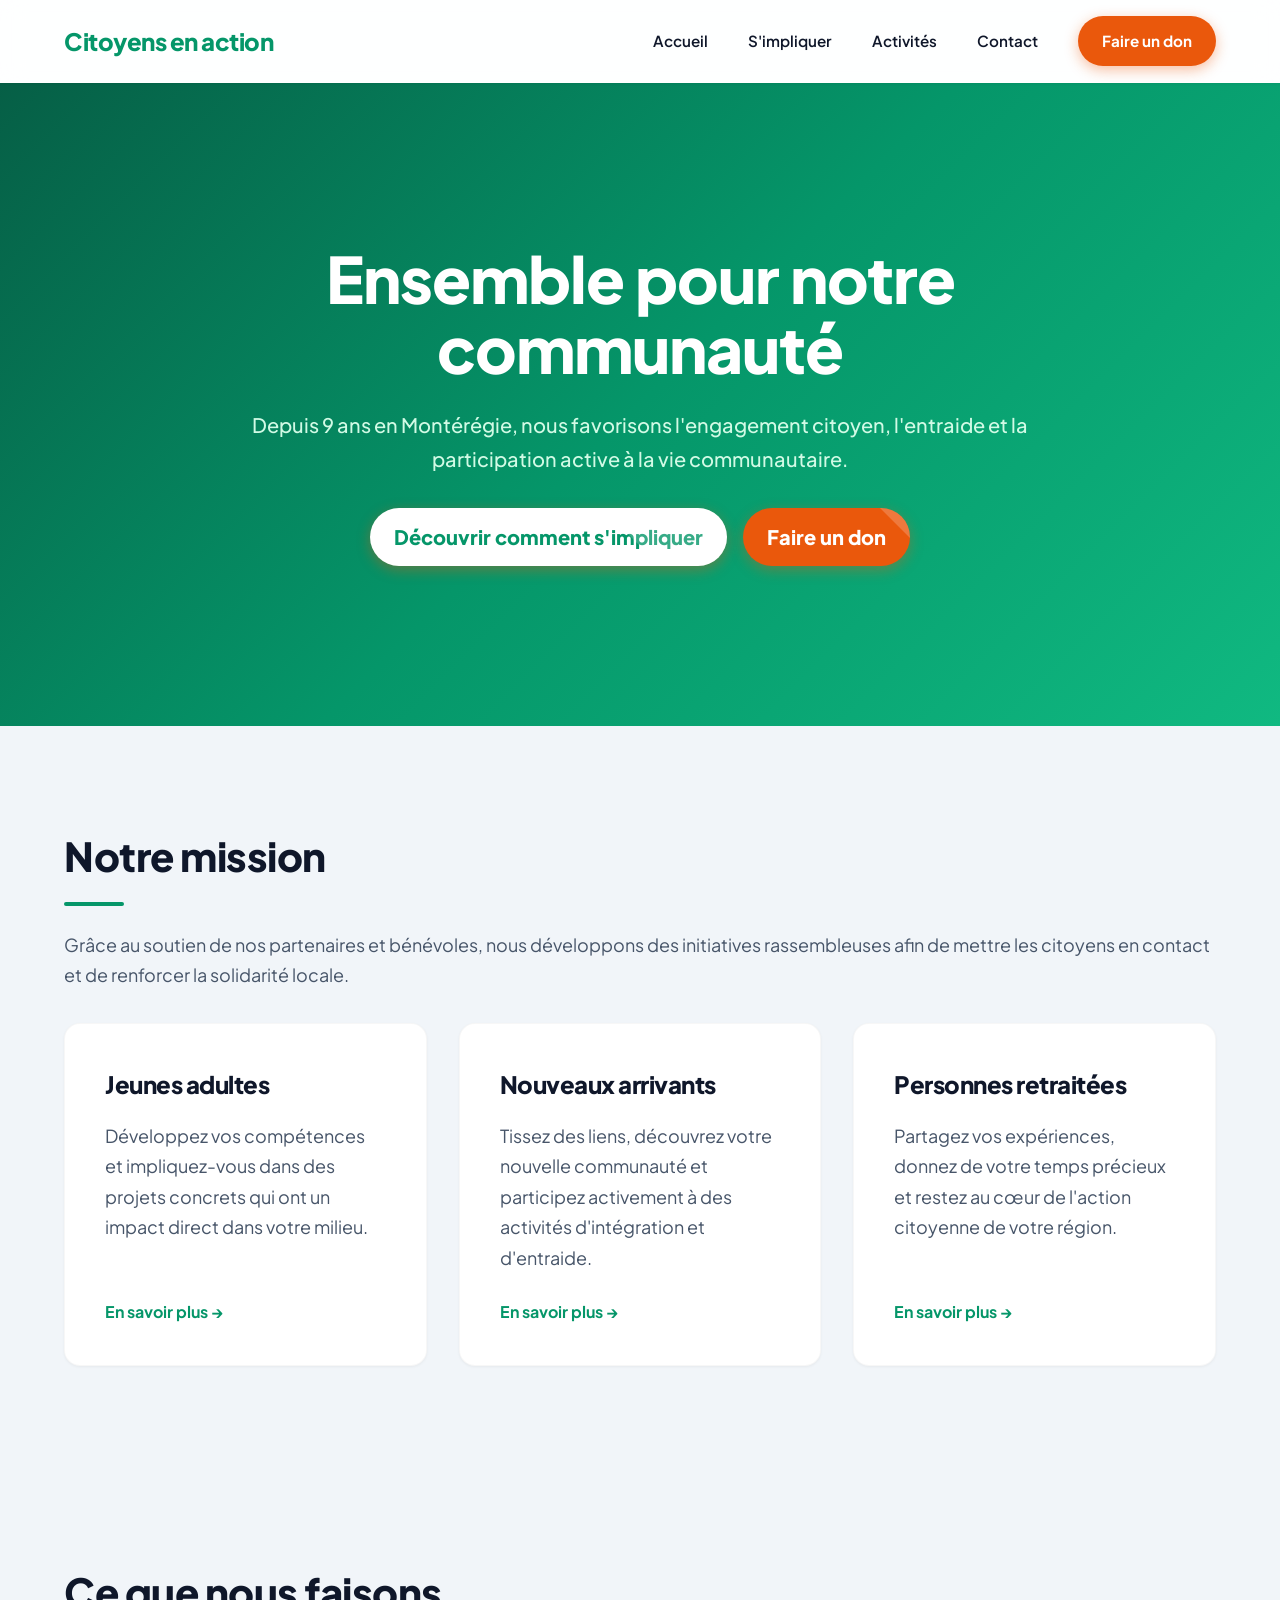
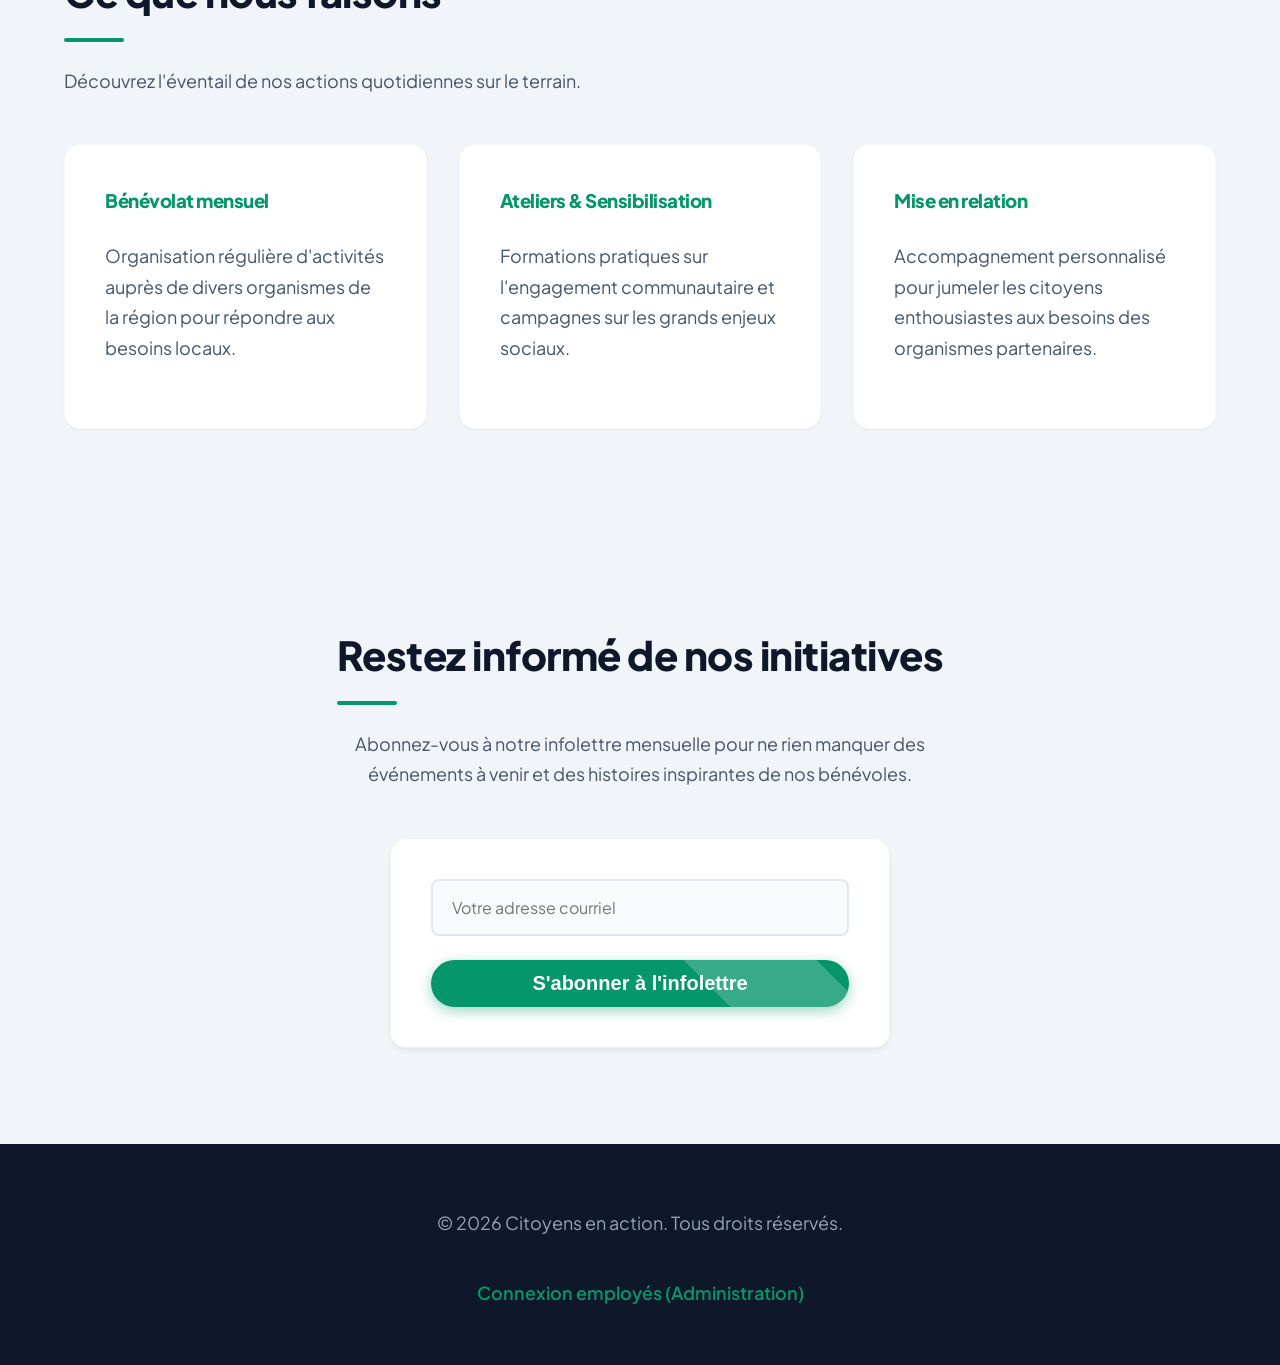
==== index.html @ 638b2f84 "init" ====
<!DOCTYPE html>
<html lang="fr">
<head>
    <meta charset="UTF-8">
    <meta name="viewport" content="width=device-width, initial-scale=1.0">
    <title>Accueil - Citoyens en action</title>
    <link rel="stylesheet" href="./styles/style.css">
</head>
<body>
    <div id="header-container"></div>

    <main>
        <!-- Banner Hero -->
        <section class="hero">
            <div class="hero-content">
                <h1>Ensemble pour notre communauté</h1>
                <p>Depuis 9 ans en Montérégie, nous favorisons l'engagement citoyen, l'entraide et la participation active à la vie communautaire.</p>
                <div style="display: flex; gap: 1rem; justify-content: center; flex-wrap: wrap; margin-top: 2rem;">
                    <a href="./simpliquer/index.html" class="btn-secondaire btn-anime" style="background: white; color: var(--primary); text-decoration: none;">Découvrir comment s'impliquer</a>
                    <a href="./don/index.html" class="btn-don btn-anime">Faire un don</a>
                </div>
            </div>
        </section>

        <!-- Mission et publics cibles -->
        <section>
            <h2>Notre mission</h2>
            <p>Grâce au soutien de nos partenaires et bénévoles, nous développons des initiatives rassembleuses afin de mettre les citoyens en contact et de renforcer la solidarité locale.</p>

            <div class="grid-articles" style="margin-top: 2rem;">
                <article class="carte">
                    <h3>Jeunes adultes</h3>
                    <p>Développez vos compétences et impliquez-vous dans des projets concrets qui ont un impact direct dans votre milieu.</p>
                    <a href="./simpliquer/index.html" style="color: var(--primary); font-weight: 700; text-decoration: none; margin-top: auto;">En savoir plus →</a>
                </article>

                <article class="carte">
                    <h3>Nouveaux arrivants</h3>
                    <p>Tissez des liens, découvrez votre nouvelle communauté et participez activement à des activités d'intégration et d'entraide.</p>
                    <a href="./simpliquer/index.html" style="color: var(--primary); font-weight: 700; text-decoration: none; margin-top: auto;">En savoir plus →</a>
                </article>

                <article class="carte">
                    <h3>Personnes retraitées</h3>
                    <p>Partagez vos expériences, donnez de votre temps précieux et restez au cœur de l'action citoyenne de votre région.</p>
                    <a href="./simpliquer/index.html" style="color: var(--primary); font-weight: 700; text-decoration: none; margin-top: auto;">En savoir plus →</a>
                </article>
            </div>
        </section>

        <!-- Aperçu des activités et services -->
        <section class="bg-gris">
            <h2>Ce que nous faisons</h2>
            <p>Découvrez l'éventail de nos actions quotidiennes sur le terrain.</p>

            <div class="grid-articles">
                <div class="section-carte">
                    <h3 style="color: var(--primary);">Bénévolat mensuel</h3>
                    <p>Organisation régulière d'activités auprès de divers organismes de la région pour répondre aux besoins locaux.</p>
                </div>

                <div class="section-carte">
                    <h3 style="color: var(--primary);">Ateliers & Sensibilisation</h3>
                    <p>Formations pratiques sur l'engagement communautaire et campagnes sur les grands enjeux sociaux.</p>
                </div>

                <div class="section-carte">
                    <h3 style="color: var(--primary);">Mise en relation</h3>
                    <p>Accompagnement personnalisé pour jumeler les citoyens enthousiastes aux besoins des organismes partenaires.</p>
                </div>
            </div>
        </section>

        <!-- Appel à l'action / Infolettre -->
        <section style="text-align: center; display: flex; flex-direction: column; align-items: center;">
            <h2>Restez informé de nos initiatives</h2>
            <p style="max-width: 600px;">Abonnez-vous à notre infolettre mensuelle pour ne rien manquer des événements à venir et des histoires inspirantes de nos bénévoles.</p>

            <form style="max-width: 500px; width: 100%; margin-top: 1.5rem;" id="form-infolettre">
                <input type="email" placeholder="Votre adresse courriel" required style="background: var(--bg-body);">
                <button type="submit" class="btn-anime">S'abonner à l'infolettre</button>
            </form>
        </section>
    </main>

    <div id="footer-container"></div>

    <script src="./scripts/script.js"></script>
    <script>
        initLayout('.'); 

        document.addEventListener('DOMContentLoaded', () => {
            const formInfolettre = document.getElementById('form-infolettre');
            if (formInfolettre) {
                formInfolettre.addEventListener('submit', (e) => {
                    e.preventDefault();
                    alert("Merci pour votre inscription à notre infolettre !");
                    formInfolettre.reset();
                });
            }
        });
    </script>
</body>
</html>
---- styles/style.css ----
@import url('https://fonts.googleapis.com/css2?family=Plus+Jakarta+Sans:wght@400;500;600;700;800&display=swap');

/* Variables de design modernes et chaleureuses */
:root {
    --primary: #059669; /* Vert émeraude vibrant */
    --primary-dark: #047857;
    --accent: #ea580c; /* Orange corail chaleureux pour les dons */
    --accent-hover: #c2410c;
    --text-main: #475569; /* Gris ardoise doux pour la lecture */
    --text-heading: #0f172a; /* Bleu nuit très foncé pour les titres */
    --bg-body: #f8fafc; /* Fond très légèrement bleuté/gris */
    --bg-surface: #ffffff;
    
    --radius-sm: 8px;
    --radius-md: 16px;
    --radius-pill: 9999px;
    
    --shadow-sm: 0 1px 3px rgba(0,0,0,0.05);
    --shadow-md: 0 4px 6px -1px rgba(0,0,0,0.05), 0 2px 4px -1px rgba(0,0,0,0.03);
    --shadow-hover: 0 20px 25px -5px rgba(0,0,0,0.1), 0 10px 10px -5px rgba(0,0,0,0.04);
    
    --transition: all 0.3s cubic-bezier(0.4, 0, 0.2, 1);
}

/* Réinitialisation et typographie globale */
* {
    box-sizing: border-box;
    margin: 0;
    padding: 0;
}

body {
    font-family: 'Plus Jakarta Sans', system-ui, -apple-system, sans-serif;
    color: var(--text-main);
    line-height: 1.7;
    background-color: var(--bg-body);
    -webkit-font-smoothing: antialiased;
}

/* En-tête (Header) avec effet Glassmorphism */
header {
    background: rgba(255, 255, 255, 0.85);
    backdrop-filter: blur(12px);
    -webkit-backdrop-filter: blur(12px);
    padding: 1rem 5%;
    display: flex;
    justify-content: space-between;
    align-items: center;
    box-shadow: var(--shadow-sm);
    position: sticky;
    top: 0;
    z-index: 1000;
    border-bottom: 1px solid rgba(255,255,255,0.3);
}

.logo a {
    font-size: 1.5rem;
    font-weight: 800;
    color: var(--primary);
    text-decoration: none;
    letter-spacing: -0.5px;
    display: flex;
    align-items: center;
    gap: 10px;
}

nav ul {
    list-style: none;
    display: flex;
    gap: 2.5rem;
    align-items: center;
}

nav a {
    text-decoration: none;
    color: var(--text-heading);
    font-weight: 600;
    font-size: 0.95rem;
    position: relative;
    padding: 0.5rem 0;
    transition: var(--transition);
}

/* Effet de soulignement moderne au survol */
nav a:not(.btn-don)::after {
    content: '';
    position: absolute;
    bottom: 0;
    left: 0;
    width: 0;
    height: 2px;
    background-color: var(--primary);
    transition: var(--transition);
    border-radius: 2px;
}

nav a:not(.btn-don):hover {
    color: var(--primary);
}

nav a:not(.btn-don):hover::after {
    width: 100%;
}

/* Boutons */
.btn-don, button[type="submit"], .btn-secondaire {
    background-color: var(--accent);
    padding: 0.75rem 1.5rem;
    border-radius: var(--radius-pill);
    color: var(--bg-surface);
    font-weight: 700;
    text-decoration: none;
    border: none;
    cursor: pointer;
    transition: var(--transition);
    box-shadow: 0 4px 14px 0 rgba(234, 88, 12, 0.39);
    display: inline-block;
}

.btn-don:hover, button[type="submit"]:hover, .btn-secondaire:hover {
    background-color: var(--accent-hover);
    transform: translateY(-2px);
    box-shadow: 0 6px 20px rgba(234, 88, 12, 0.4);
    color: var(--bg-surface);
}

button[type="submit"] {
    background-color: var(--primary);
    box-shadow: 0 4px 14px 0 rgba(5, 150, 105, 0.39);
}

button[type="submit"]:hover {
    background-color: var(--primary-dark);
    box-shadow: 0 6px 20px rgba(5, 150, 105, 0.4);
}


/* --- Classe utilitaire réutilisable pour l'animation de survol (Reflet + Agrandissement) --- */
.btn-anime {
    font-size: 1.25rem;
    font-weight: 800;
    position: relative;
    overflow: hidden;
    transition: transform 0.3s ease, box-shadow 0.3s ease !important;
}

/* Le bandeau lumineux (invisible par défaut) */
.btn-anime::after {
    content: '';
    position: absolute;
    top: -50%; 
    left: -50%; 
    width: 200%; 
    height: 200%;
    background: rgba(255, 255, 255, 0.2);
    transform: rotate(45deg) translateY(-100%);
    transition: transform 0.5s ease;
    pointer-events: none; /* Empêche le reflet de bloquer les clics */
}

/* Animation au survol du bouton */
.btn-anime:hover {
    transform: translateY(-3px) scale(1.02);
}

/* Fait glisser le reflet lumineux au survol */
.btn-anime:hover::after {
    transform: rotate(45deg) translateY(100%);
}

/* Sections génériques */
section {
    padding: 6rem 5%;
}

section.bg-gris, section:nth-child(even):not(.hero) {
    background-color: #f1f5f9;
}

h1, h2, h3 {
    color: var(--text-heading);
    margin-bottom: 1.5rem;
    font-weight: 800;
    letter-spacing: -0.5px;
}

h2 {
    font-size: 2.5rem;
    position: relative;
    padding-bottom: 1rem;
}

/* Petit trait décoratif sous les titres de section */
h2::after {
    content: '';
    position: absolute;
    bottom: 0;
    left: 0;
    width: 60px;
    height: 4px;
    background-color: var(--primary);
    border-radius: 2px;
}

p {
    font-size: 1.125rem;
    margin-bottom: 1.5rem;
}

/* Hero Section (Bannière d'accueil) */
.hero {
    text-align: center;
    padding: 10rem 5%;
    background: linear-gradient(135deg, #065f46 0%, #059669 50%, #10b981 100%);
    color: var(--bg-surface);
    position: relative;
    overflow: hidden;
}

.hero-content {
    max-width: 800px;
    margin: 0 auto;
    position: relative;
    z-index: 2;
}

.hero h1 {
    color: var(--bg-surface);
    font-size: 4rem;
    line-height: 1.1;
    margin-bottom: 1.5rem;
    letter-spacing: -1px;
}

.hero p {
    color: #d1fae5;
    font-size: 1.25rem;
    font-weight: 500;
}

/* Formulaires */
form {
    display: flex;
    flex-direction: column;
    gap: 1.5rem;
    max-width: 600px;
    background: var(--bg-surface);
    padding: 2.5rem;
    border-radius: var(--radius-md);
    box-shadow: var(--shadow-md);
    border: 1px solid rgba(0,0,0,0.05);
}

input, textarea {
    padding: 1rem 1.2rem;
    border: 2px solid #e2e8f0;
    border-radius: var(--radius-sm);
    font-size: 1rem;
    font-family: inherit;
    transition: var(--transition);
    background-color: #f8fafc;
}

input:focus, textarea:focus {
    outline: none;
    border-color: var(--primary);
    background-color: var(--bg-surface);
    box-shadow: 0 0 0 4px rgba(5, 150, 105, 0.1);
}

/* Grilles et Cartes */
.grid-articles {
    display: grid;
    grid-template-columns: repeat(auto-fit, minmax(320px, 1fr));
    gap: 2rem;
    margin-top: 3rem;
}

.carte, .section-carte {
    background: var(--bg-surface);
    padding: 2.5rem;
    border-radius: var(--radius-md);
    box-shadow: var(--shadow-sm);
    transition: var(--transition);
    border: 1px solid rgba(0,0,0,0.03);
    display: flex;
    flex-direction: column;
}

.carte:hover {
    transform: translateY(-8px);
    box-shadow: var(--shadow-hover);
}

.carte h3 {
    font-size: 1.5rem;
    margin-bottom: 1rem;
}

/* Mise en valeur (Ex: Calendrier) */
.box-mise-en-valeur {
    border: 2px dashed #cbd5e1;
    padding: 3rem;
    text-align: center;
    border-radius: var(--radius-md);
    background-color: var(--bg-surface);
    color: var(--text-main);
    font-weight: 500;
}

/* Pied de page */
footer {
    padding: 4rem 5% 2rem;
    background-color: #0f172a;
    color: #94a3b8;
}

.footer-content {
    max-width: 1200px;
    margin: 0 auto;
    display: flex;
    flex-direction: column;
    align-items: center;
    gap: 1rem;
    text-align: center;
}

footer a {
    color: var(--primary);
    text-decoration: none;
    font-weight: 600;
    transition: var(--transition);
}

footer a:hover {
    color: #34d399;
}

/* ---------------------------------------------------
   STYLES SPÉCIFIQUES DE LA PAGE DE DON (VERT PUR)
   --------------------------------------------------- */

.page-don-section {
    padding: 6rem 5% 8rem;
    min-height: 85vh;
    display: flex;
    align-items: center;
    text-align: left; /* Annule le centrage global de .hero */
}

.don-layout {
    display: grid;
    grid-template-columns: 1fr 1.2fr;
    gap: 4rem;
    align-items: center;
    width: 100%;
}

.impact-text h2 {
    font-size: 3.5rem;
    line-height: 1.1;
    color: white;
    margin-bottom: 1.5rem;
}

.impact-text h2::after { 
    display: none; 
}

.impact-cards {
    display: flex;
    flex-direction: column;
    gap: 1rem;
    margin-top: 2rem;
}

.impact-card-mini {
    background: rgba(255, 255, 255, 0.12);
    backdrop-filter: blur(10px);
    border: 1px solid rgba(255, 255, 255, 0.2);
    padding: 1.5rem;
    border-radius: var(--radius-md);
    color: white;
    display: flex;
    align-items: center;
    gap: 1.5rem;
    transition: transform 0.3s ease;
}

.impact-card-mini:hover {
    transform: translateX(8px);
    background: rgba(255, 255, 255, 0.18);
}

.impact-icon {
    font-size: 2rem;
    background: rgba(255, 255, 255, 0.2);
    width: 60px;
    height: 60px;
    display: flex;
    align-items: center;
    justify-content: center;
    border-radius: 50%;
}

/* Formulaire Glassmorphism */
.glass-form-container {
    background: rgba(255, 255, 255, 0.95);
    backdrop-filter: blur(20px);
    padding: 3rem;
    border-radius: 24px;
    box-shadow: 0 25px 50px -12px rgba(0, 0, 0, 0.25);
    border: 1px solid rgba(255, 255, 255, 0.5);
}

.amount-selector {
    display: grid;
    grid-template-columns: repeat(3, 1fr);
    gap: 1rem;
    margin-bottom: 1rem;
}

.amount-btn-cool {
    background: white;
    border: 2px solid #e2e8f0;
    padding: 1rem;
    border-radius: var(--radius-sm);
    font-weight: 800;
    font-size: 1.25rem;
    color: var(--text-main);
    cursor: pointer;
    transition: all 0.2s cubic-bezier(0.4, 0, 0.2, 1);
    text-align: center;
}

.amount-btn-cool:hover {
    border-color: var(--primary);
    transform: translateY(-2px);
}

.amount-btn-cool.active {
    background: var(--primary);
    color: white;
    border-color: var(--primary);
    box-shadow: 0 10px 20px -5px rgba(5, 150, 105, 0.5);
    transform: scale(1.05);
}

.custom-amount {
    grid-column: span 3;
}

.input-group-cool {
    position: relative;
    margin-bottom: 1.5rem;
}

.input-group-cool input {
    width: 100%;
    padding: 1.2rem;
    background: #f8fafc;
    border: 2px solid #e2e8f0;
    border-radius: var(--radius-sm);
    font-weight: 600;
    color: var(--text-heading);
    transition: all 0.3s;
}

.input-group-cool input:focus {
    background: white;
    border-color: var(--primary);
    box-shadow: 0 0 0 4px rgba(5, 150, 105, 0.1);
}

.btn-submit-cool {
    background: linear-gradient(135deg, var(--accent) 0%, #f97316 100%);
    color: white;
    width: 100%;
    padding: 1.2rem;
    border: none;
    border-radius: var(--radius-pill);
    cursor: pointer;
    box-shadow: 0 10px 25px -5px rgba(234, 88, 12, 0.4);
    margin-top: 1rem;
}

/* Vous pouvez garder l'accentuation de l'ombre au survol spécifique à la couleur orange ici */
.btn-submit-cool:hover {
    box-shadow: 0 15px 35px -5px rgba(234, 88, 12, 0.6);
}

/* ---------------------------------------------------
   BOUTON MENU MOBILE & ADAPTABILITÉ ÉCRAN
   --------------------------------------------------- */

.menu-toggle {
    display: none;
    font-size: 1.5rem;
    background: #f1f5f9;
    border: 1px solid #e2e8f0;
    padding: 0.4rem 0.8rem;
    border-radius: var(--radius-sm);
    cursor: pointer;
    color: var(--text-heading);
    transition: var(--transition);
    line-height: 1;
}

.menu-toggle:hover {
    background: var(--primary);
    color: white;
    border-color: var(--primary);
}

@media (max-width: 992px) {
    .don-layout { 
        grid-template-columns: 1fr; 
        gap: 2rem; 
    }
    .impact-text h2 { 
        font-size: 2.5rem; 
    }
}

@media (max-width: 768px) {
    nav ul {
        display: none;
        flex-direction: column;
        width: 100%;
        position: absolute;
        top: 100%;
        left: 0;
        background: rgba(255, 255, 255, 0.98);
        backdrop-filter: blur(10px);
        padding: 2rem 0;
        box-shadow: 0 20px 25px -5px rgba(0,0,0,0.1);
        gap: 1.5rem;
        border-top: 1px solid #e2e8f0;
    }

    nav ul.active {
        display: flex;
    }

    .menu-toggle {
        display: block;
    }
    
    .hero {
        padding: 6rem 5%;
    }

    .hero h1 {
        font-size: 2.5rem;
    }
    
    h2 {
        font-size: 2rem;
    }
}
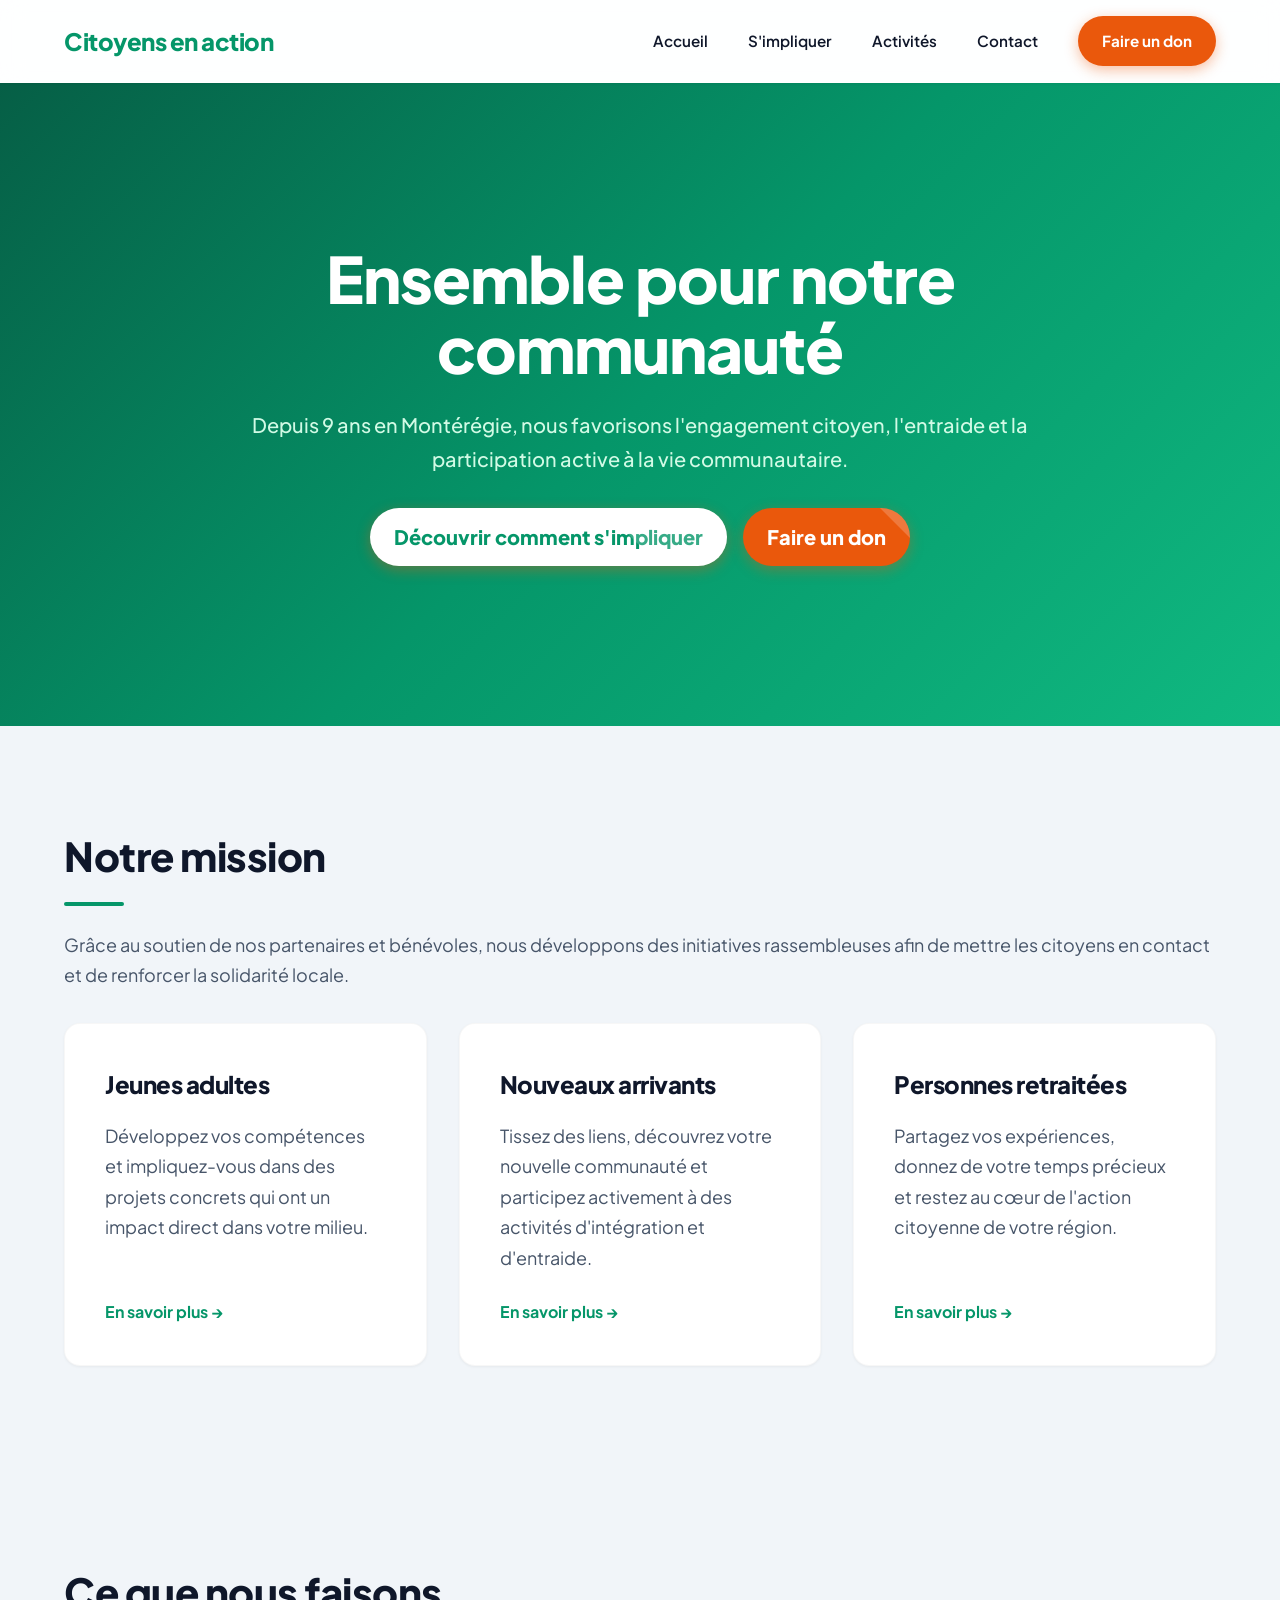
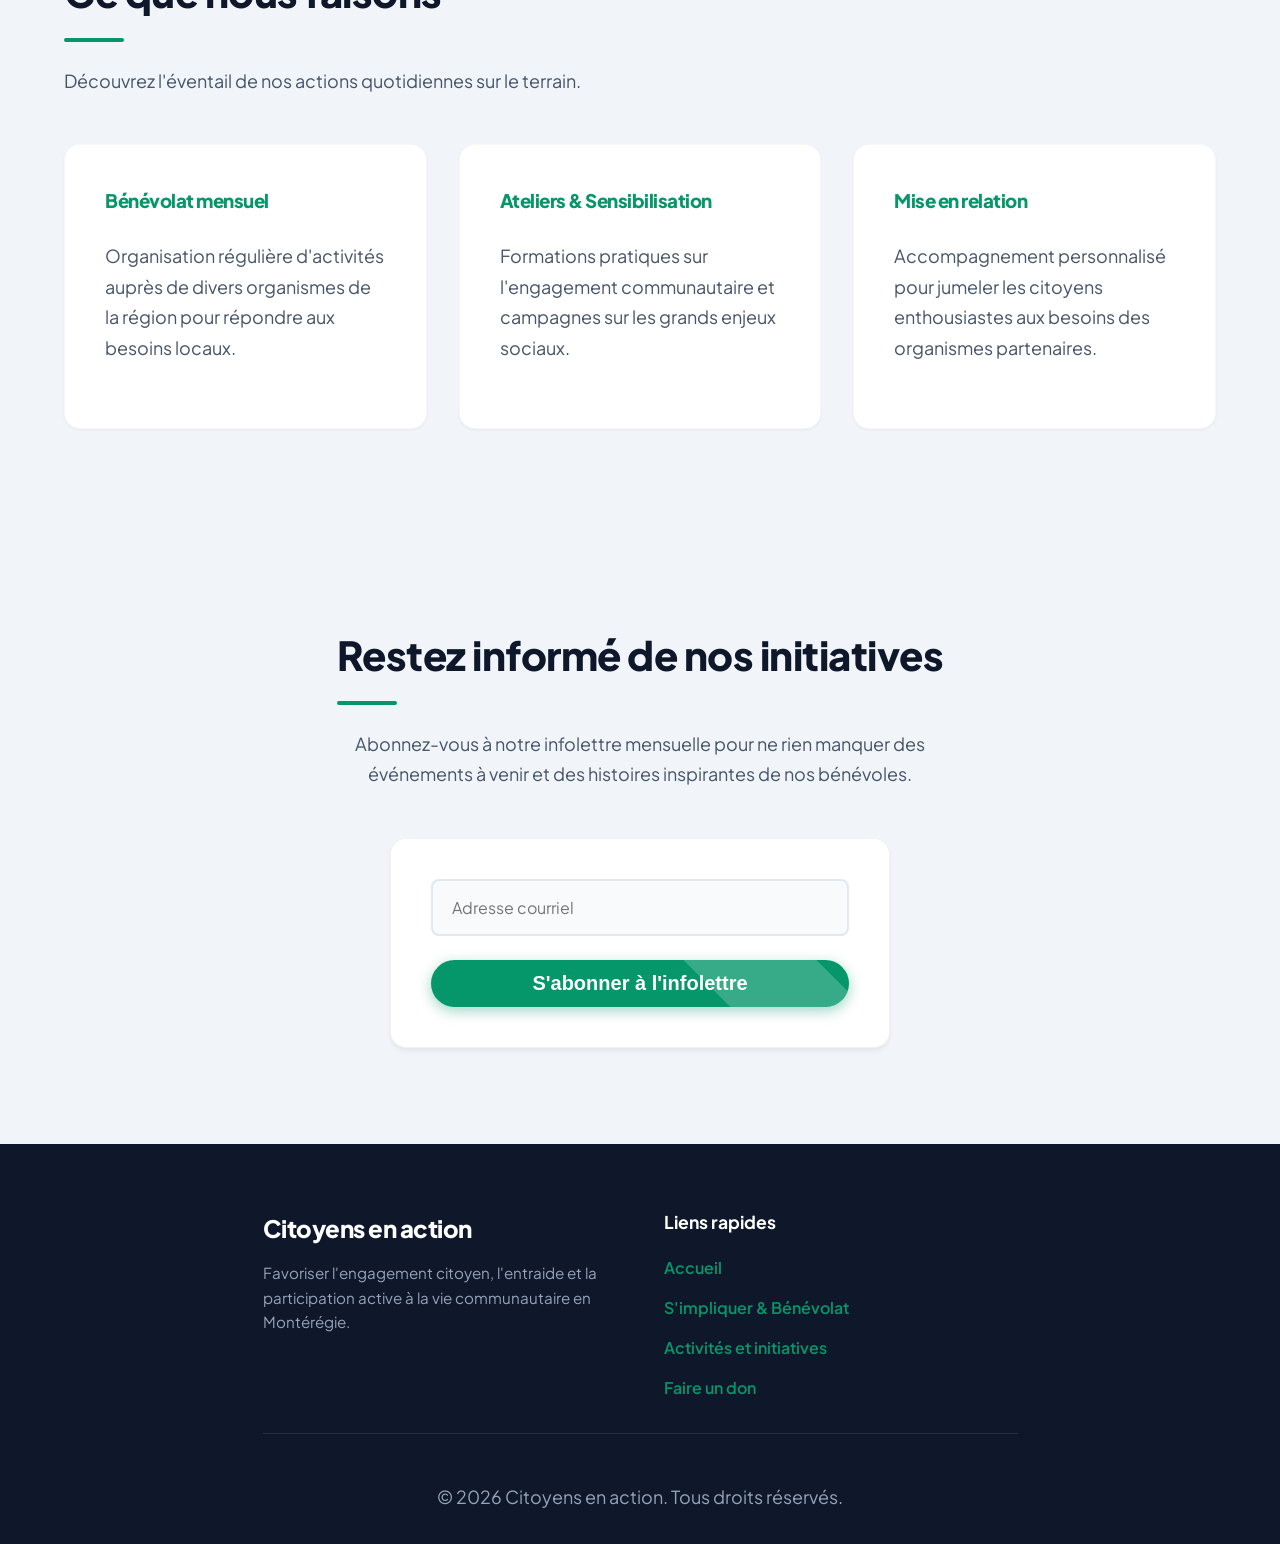
==== commit 1395db67: "reused forms structure" ====
--- a/index.html
+++ b/index.html
@@ -16,8 +16,8 @@
                 <h1>Ensemble pour notre communauté</h1>
                 <p>Depuis 9 ans en Montérégie, nous favorisons l'engagement citoyen, l'entraide et la participation active à la vie communautaire.</p>
                 <div style="display: flex; gap: 1rem; justify-content: center; flex-wrap: wrap; margin-top: 2rem;">
-                    <a href="./simpliquer/index.html" class="btn-secondaire btn-anime" style="background: white; color: var(--primary); text-decoration: none;">Découvrir comment s'impliquer</a>
-                    <a href="./don/index.html" class="btn-don btn-anime">Faire un don</a>
+                    <a href="./simpliquer/" class="btn-secondaire btn-anime" style="background: white; color: var(--primary); text-decoration: none;">Découvrir comment s'impliquer</a>
+                    <a href="./don/" class="btn-don btn-anime">Faire un don</a>
                 </div>
             </div>
         </section>
@@ -31,19 +31,19 @@
                 <article class="carte">
                     <h3>Jeunes adultes</h3>
                     <p>Développez vos compétences et impliquez-vous dans des projets concrets qui ont un impact direct dans votre milieu.</p>
-                    <a href="./simpliquer/index.html" style="color: var(--primary); font-weight: 700; text-decoration: none; margin-top: auto;">En savoir plus →</a>
+                    <a href="./simpliquer/" style="color: var(--primary); font-weight: 700; text-decoration: none; margin-top: auto;">En savoir plus →</a>
                 </article>
 
                 <article class="carte">
                     <h3>Nouveaux arrivants</h3>
                     <p>Tissez des liens, découvrez votre nouvelle communauté et participez activement à des activités d'intégration et d'entraide.</p>
-                    <a href="./simpliquer/index.html" style="color: var(--primary); font-weight: 700; text-decoration: none; margin-top: auto;">En savoir plus →</a>
+                    <a href="./simpliquer/" style="color: var(--primary); font-weight: 700; text-decoration: none; margin-top: auto;">En savoir plus →</a>
                 </article>
 
                 <article class="carte">
                     <h3>Personnes retraitées</h3>
                     <p>Partagez vos expériences, donnez de votre temps précieux et restez au cœur de l'action citoyenne de votre région.</p>
-                    <a href="./simpliquer/index.html" style="color: var(--primary); font-weight: 700; text-decoration: none; margin-top: auto;">En savoir plus →</a>
+                    <a href="./simpliquer/" style="color: var(--primary); font-weight: 700; text-decoration: none; margin-top: auto;">En savoir plus →</a>
                 </article>
             </div>
         </section>
@@ -77,7 +77,7 @@
             <p style="max-width: 600px;">Abonnez-vous à notre infolettre mensuelle pour ne rien manquer des événements à venir et des histoires inspirantes de nos bénévoles.</p>
 
             <form style="max-width: 500px; width: 100%; margin-top: 1.5rem;" id="form-infolettre">
-                <input type="email" placeholder="Votre adresse courriel" required style="background: var(--bg-body);">
+                <input type="email" placeholder="Adresse courriel" required style="background: var(--bg-body);">
                 <button type="submit" class="btn-anime">S'abonner à l'infolettre</button>
             </form>
         </section>
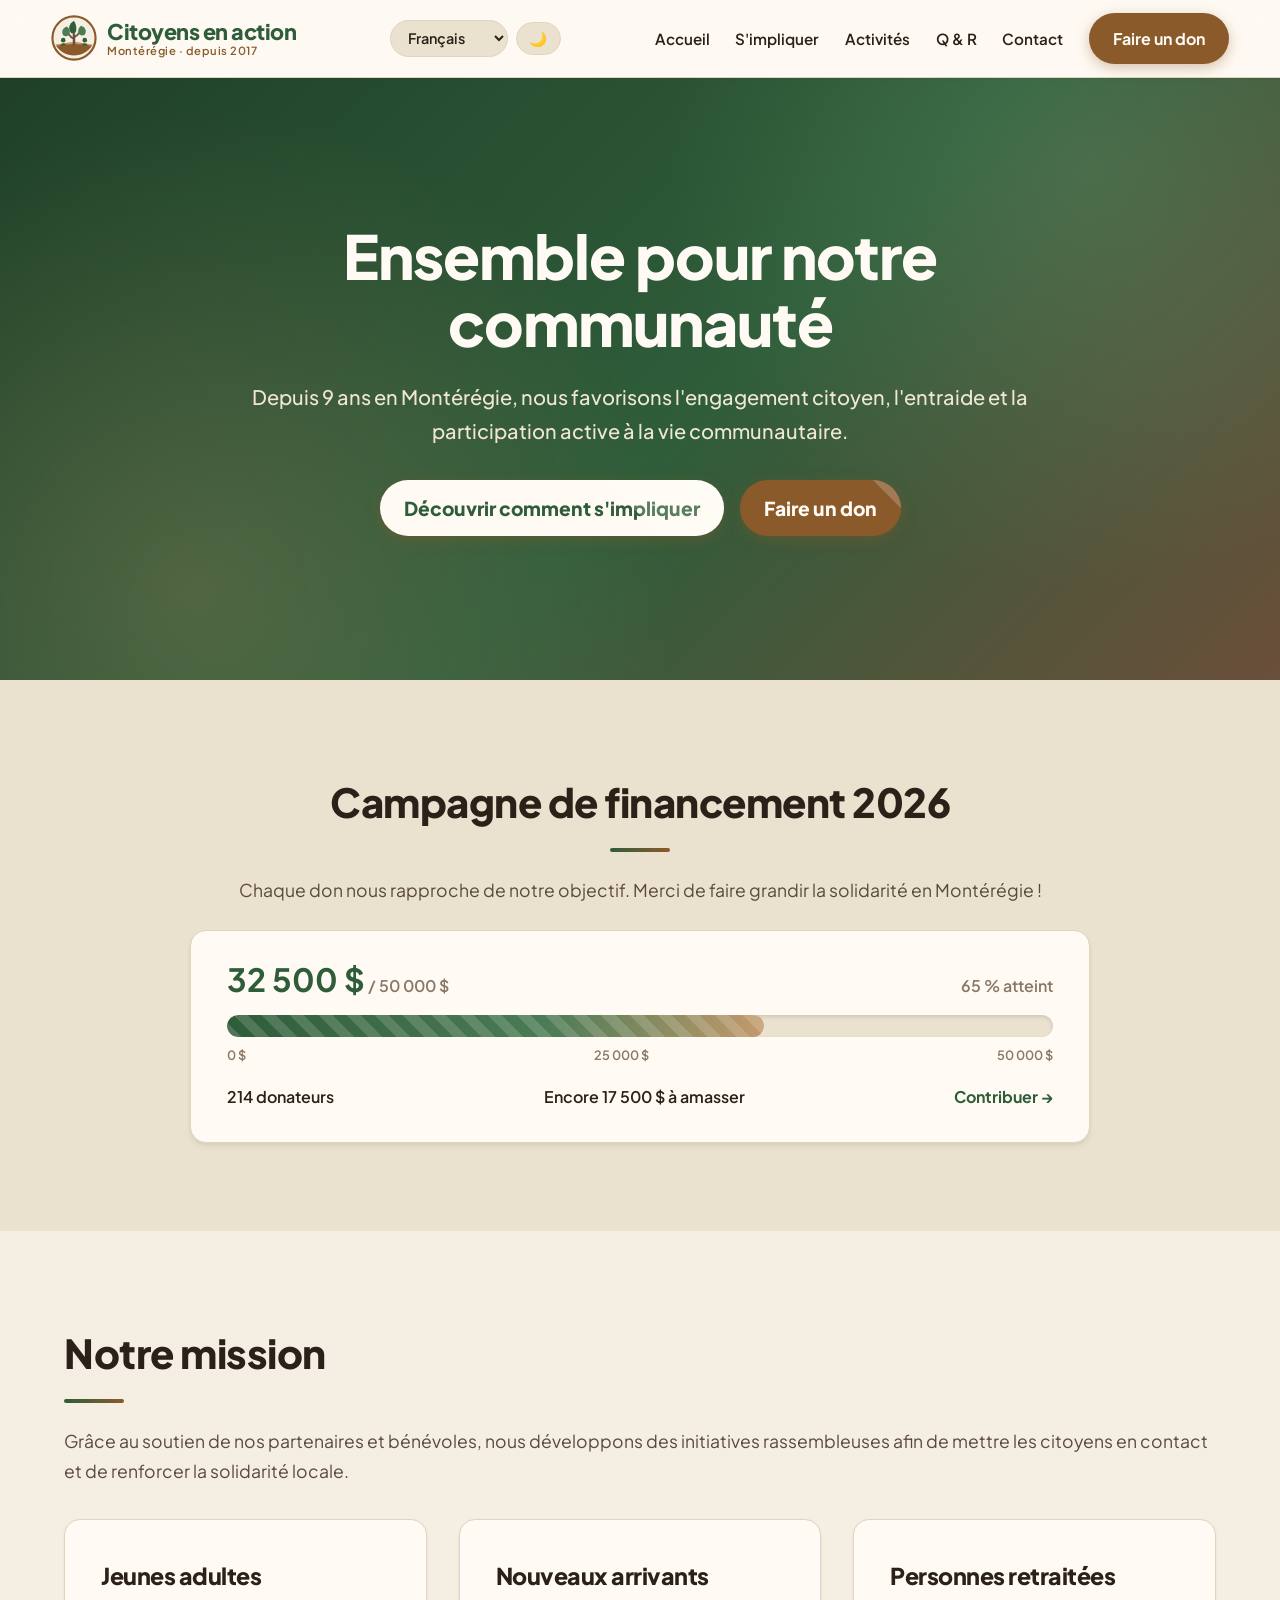
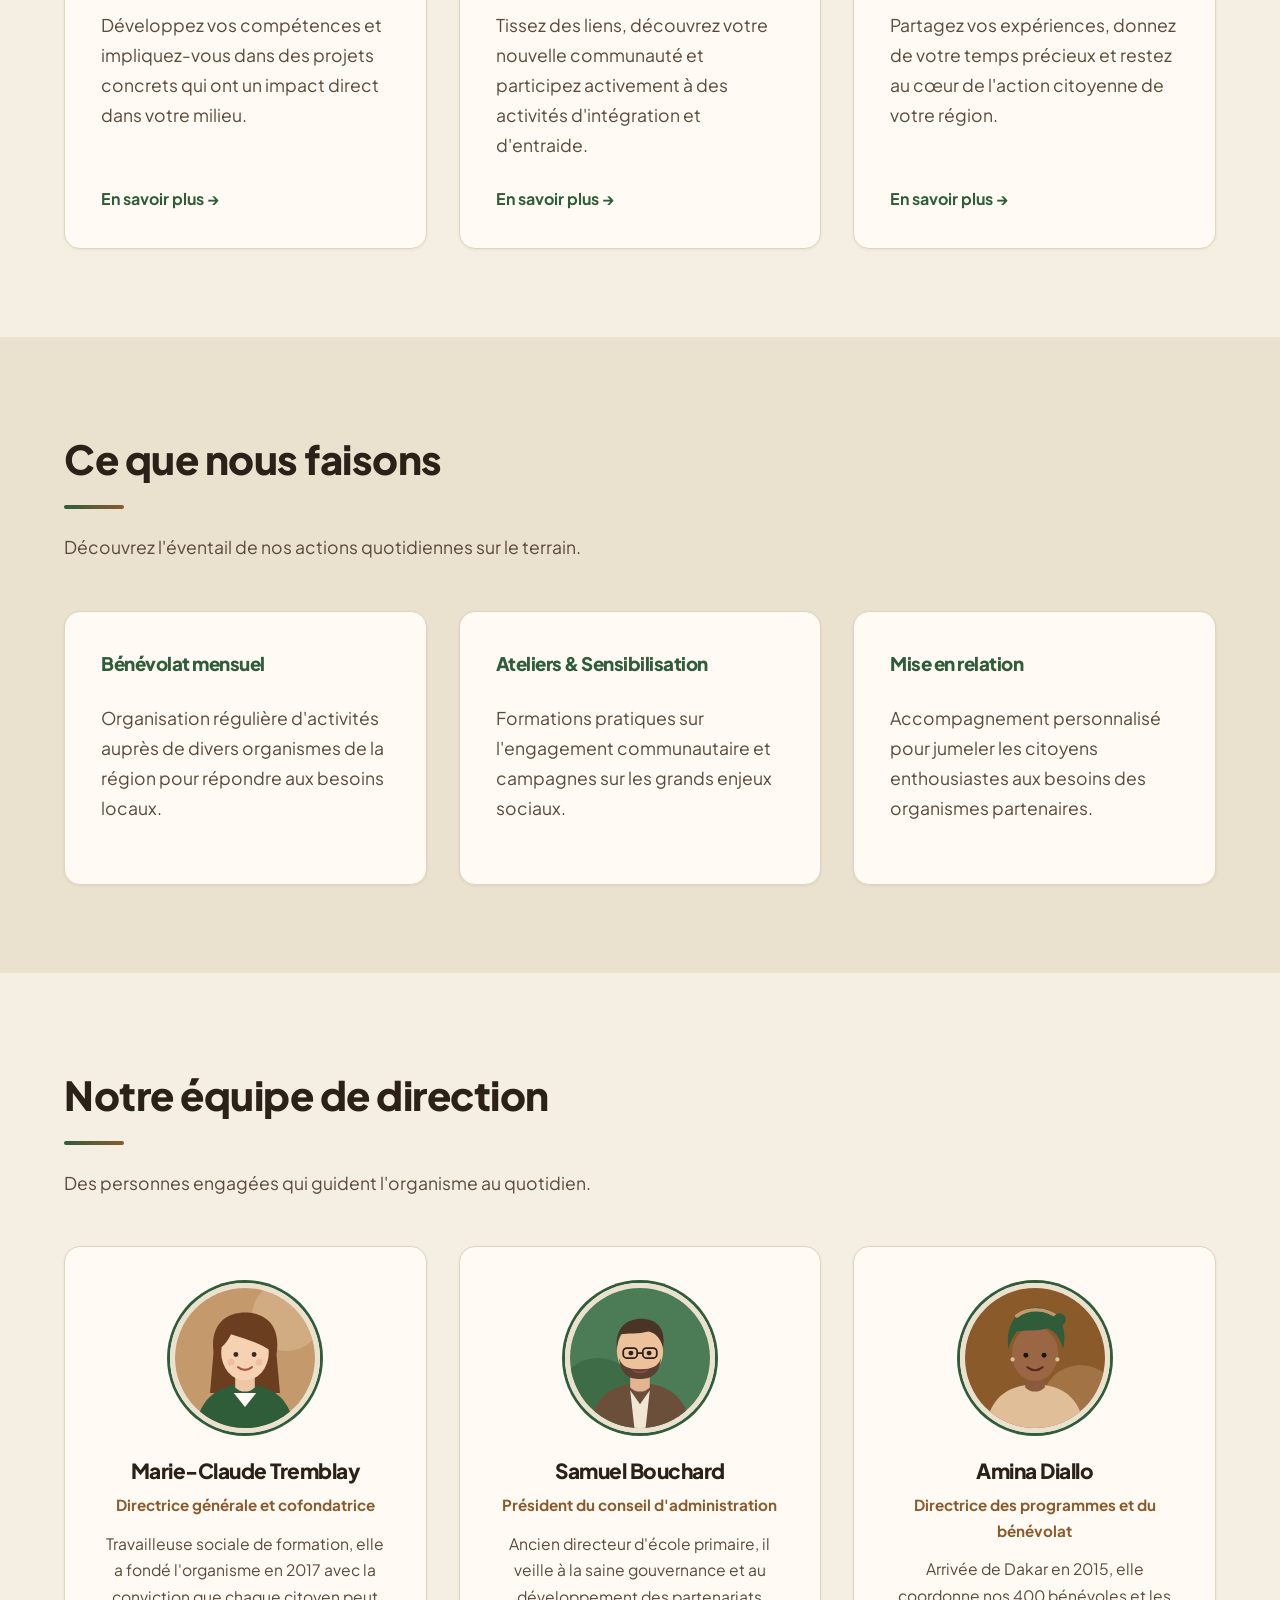
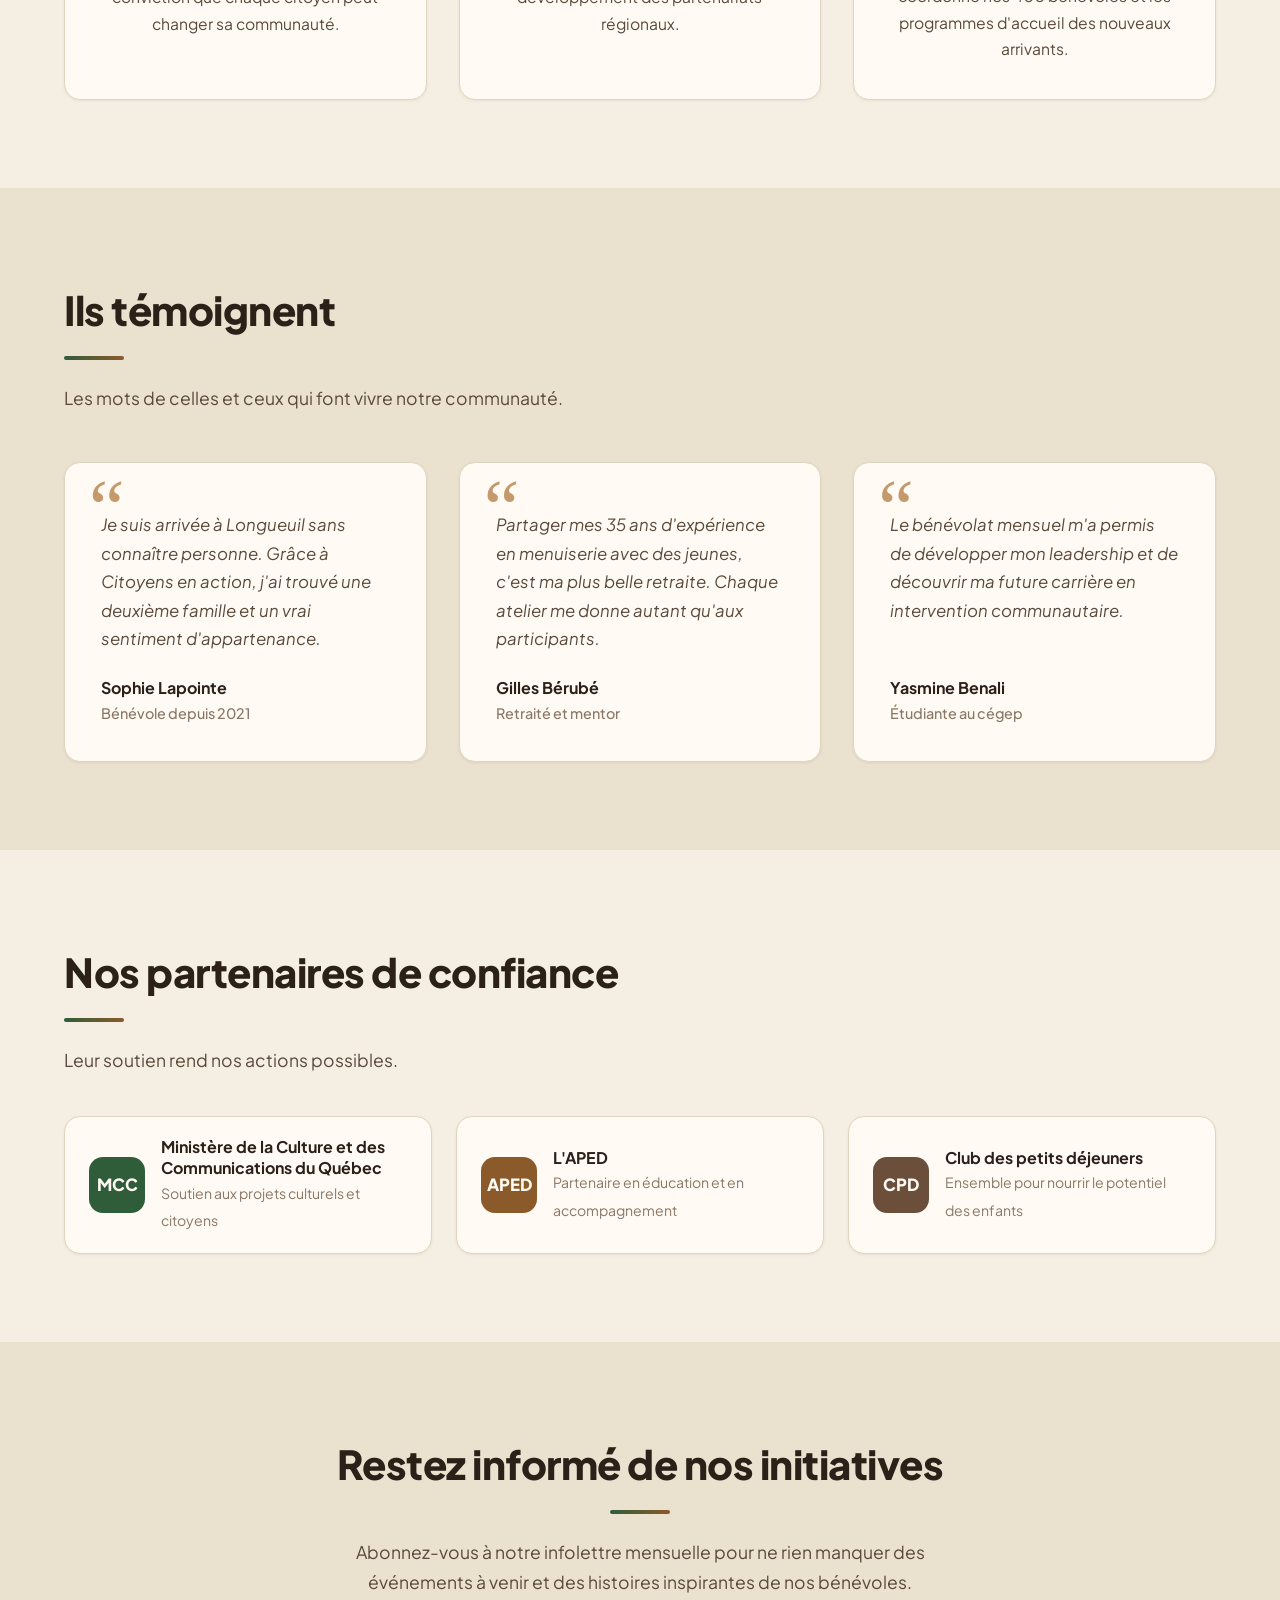
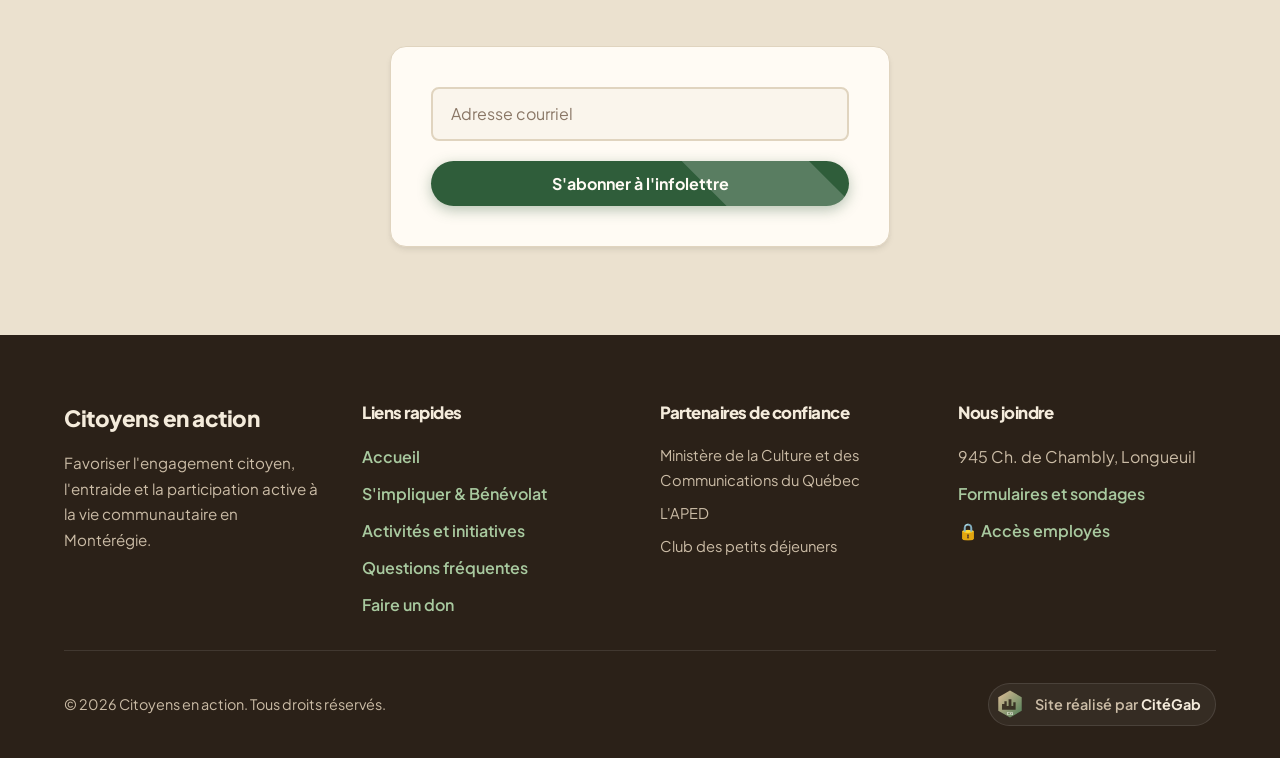
==== commit 7cf4b018: "Refonte : palette terre, mode sombre, dons, admin et nouvelles sections - Palette terre (brun, beige" ====
--- a/index.html
+++ b/index.html
@@ -3,82 +3,167 @@
 <head>
     <meta charset="UTF-8">
     <meta name="viewport" content="width=device-width, initial-scale=1.0">
-    <title>Accueil - Citoyens en action</title>
+    <title data-i18n="titre.accueil">Accueil - Citoyens en action</title>
+    <script src="./scripts/init.js"></script>
     <link rel="stylesheet" href="./styles/style.css">
 </head>
 <body>
     <div id="header-container"></div>
 
     <main>
-        <!-- Banner Hero -->
+        <!-- Bannière -->
         <section class="hero">
             <div class="hero-content">
-                <h1>Ensemble pour notre communauté</h1>
-                <p>Depuis 9 ans en Montérégie, nous favorisons l'engagement citoyen, l'entraide et la participation active à la vie communautaire.</p>
-                <div style="display: flex; gap: 1rem; justify-content: center; flex-wrap: wrap; margin-top: 2rem;">
-                    <a href="./simpliquer/" class="btn-secondaire btn-anime" style="background: white; color: var(--primary); text-decoration: none;">Découvrir comment s'impliquer</a>
-                    <a href="./don/" class="btn-don btn-anime">Faire un don</a>
+                <h1 data-i18n="home.hero_titre" data-contenu="hero_titre">Ensemble pour notre communauté</h1>
+                <p data-i18n="home.hero_texte" data-contenu="hero_texte">Depuis 9 ans en Montérégie, nous favorisons l'engagement citoyen, l'entraide et la participation active à la vie communautaire.</p>
+                <div class="hero-actions">
+                    <a href="./simpliquer/" class="btn-secondaire btn-anime btn-hero-light" data-i18n="home.btn_impliquer">Découvrir comment s'impliquer</a>
+                    <a href="./don/" class="btn-don btn-anime" data-i18n="nav.don">Faire un don</a>
+                </div>
+            </div>
+        </section>
+
+        <!-- Progression de la campagne de dons -->
+        <section>
+            <div class="centre">
+                <h2 data-i18n="dons.titre">Campagne de financement 2026</h2>
+                <p data-i18n="dons.sous_titre">Chaque don nous rapproche de notre objectif. Merci de faire grandir la solidarité en Montérégie !</p>
+            </div>
+            <div class="progression-dons">
+                <div class="progression-entete">
+                    <div>
+                        <strong data-dons="amasse">32 500 $</strong>
+                        <span> / <span data-dons="objectif">50 000 $</span></span>
+                    </div>
+                    <span data-dons="pourcent">65 % atteint</span>
+                </div>
+                <div class="barre" role="progressbar" aria-valuemin="0" aria-valuemax="100" data-i18n-aria="dons.aria">
+                    <div class="barre-remplissage" data-dons-barre></div>
+                </div>
+                <div class="barre-jalons">
+                    <span data-dons="jalon-0">0 $</span>
+                    <span data-dons="jalon-50">25 000 $</span>
+                    <span data-dons="jalon-100">50 000 $</span>
+                </div>
+                <div class="progression-pied">
+                    <span data-dons="donateurs">214 donateurs</span>
+                    <span data-dons="reste">Encore 17 500 $ à amasser</span>
+                    <a href="./don/" class="lien-plus" data-i18n="dons.contribuer">Contribuer →</a>
                 </div>
             </div>
         </section>
 
         <!-- Mission et publics cibles -->
         <section>
-            <h2>Notre mission</h2>
-            <p>Grâce au soutien de nos partenaires et bénévoles, nous développons des initiatives rassembleuses afin de mettre les citoyens en contact et de renforcer la solidarité locale.</p>
+            <h2 data-i18n="home.mission_titre">Notre mission</h2>
+            <p data-i18n="home.mission_texte" data-contenu="mission_texte">Grâce au soutien de nos partenaires et bénévoles, nous développons des initiatives rassembleuses afin de mettre les citoyens en contact et de renforcer la solidarité locale.</p>
 
             <div class="grid-articles" style="margin-top: 2rem;">
                 <article class="carte">
-                    <h3>Jeunes adultes</h3>
-                    <p>Développez vos compétences et impliquez-vous dans des projets concrets qui ont un impact direct dans votre milieu.</p>
-                    <a href="./simpliquer/" style="color: var(--primary); font-weight: 700; text-decoration: none; margin-top: auto;">En savoir plus →</a>
+                    <h3 data-i18n="home.public1_titre">Jeunes adultes</h3>
+                    <p data-i18n="home.public1_texte">Développez vos compétences et impliquez-vous dans des projets concrets qui ont un impact direct dans votre milieu.</p>
+                    <a href="./simpliquer/" class="lien-plus" data-i18n="commun.en_savoir_plus">En savoir plus →</a>
                 </article>
 
                 <article class="carte">
-                    <h3>Nouveaux arrivants</h3>
-                    <p>Tissez des liens, découvrez votre nouvelle communauté et participez activement à des activités d'intégration et d'entraide.</p>
-                    <a href="./simpliquer/" style="color: var(--primary); font-weight: 700; text-decoration: none; margin-top: auto;">En savoir plus →</a>
+                    <h3 data-i18n="home.public2_titre">Nouveaux arrivants</h3>
+                    <p data-i18n="home.public2_texte">Tissez des liens, découvrez votre nouvelle communauté et participez activement à des activités d'intégration et d'entraide.</p>
+                    <a href="./simpliquer/" class="lien-plus" data-i18n="commun.en_savoir_plus">En savoir plus →</a>
                 </article>
 
                 <article class="carte">
-                    <h3>Personnes retraitées</h3>
-                    <p>Partagez vos expériences, donnez de votre temps précieux et restez au cœur de l'action citoyenne de votre région.</p>
-                    <a href="./simpliquer/" style="color: var(--primary); font-weight: 700; text-decoration: none; margin-top: auto;">En savoir plus →</a>
+                    <h3 data-i18n="home.public3_titre">Personnes retraitées</h3>
+                    <p data-i18n="home.public3_texte">Partagez vos expériences, donnez de votre temps précieux et restez au cœur de l'action citoyenne de votre région.</p>
+                    <a href="./simpliquer/" class="lien-plus" data-i18n="commun.en_savoir_plus">En savoir plus →</a>
                 </article>
             </div>
         </section>
 
         <!-- Aperçu des activités et services -->
-        <section class="bg-gris">
-            <h2>Ce que nous faisons</h2>
-            <p>Découvrez l'éventail de nos actions quotidiennes sur le terrain.</p>
+        <section>
+            <h2 data-i18n="home.faisons_titre">Ce que nous faisons</h2>
+            <p data-i18n="home.faisons_texte">Découvrez l'éventail de nos actions quotidiennes sur le terrain.</p>
 
             <div class="grid-articles">
                 <div class="section-carte">
-                    <h3 style="color: var(--primary);">Bénévolat mensuel</h3>
-                    <p>Organisation régulière d'activités auprès de divers organismes de la région pour répondre aux besoins locaux.</p>
+                    <h3 data-i18n="home.service1_titre">Bénévolat mensuel</h3>
+                    <p data-i18n="home.service1_texte">Organisation régulière d'activités auprès de divers organismes de la région pour répondre aux besoins locaux.</p>
                 </div>
 
                 <div class="section-carte">
-                    <h3 style="color: var(--primary);">Ateliers & Sensibilisation</h3>
-                    <p>Formations pratiques sur l'engagement communautaire et campagnes sur les grands enjeux sociaux.</p>
+                    <h3 data-i18n="home.service2_titre">Ateliers &amp; Sensibilisation</h3>
+                    <p data-i18n="home.service2_texte">Formations pratiques sur l'engagement communautaire et campagnes sur les grands enjeux sociaux.</p>
                 </div>
 
                 <div class="section-carte">
-                    <h3 style="color: var(--primary);">Mise en relation</h3>
-                    <p>Accompagnement personnalisé pour jumeler les citoyens enthousiastes aux besoins des organismes partenaires.</p>
+                    <h3 data-i18n="home.service3_titre">Mise en relation</h3>
+                    <p data-i18n="home.service3_texte">Accompagnement personnalisé pour jumeler les citoyens enthousiastes aux besoins des organismes partenaires.</p>
                 </div>
             </div>
         </section>
 
-        <!-- Appel à l'action / Infolettre -->
-        <section style="text-align: center; display: flex; flex-direction: column; align-items: center;">
-            <h2>Restez informé de nos initiatives</h2>
-            <p style="max-width: 600px;">Abonnez-vous à notre infolettre mensuelle pour ne rien manquer des événements à venir et des histoires inspirantes de nos bénévoles.</p>
+        <!-- Équipe de direction -->
+        <section>
+            <h2 data-i18n="equipe.titre">Notre équipe de direction</h2>
+            <p data-i18n="equipe.texte">Des personnes engagées qui guident l'organisme au quotidien.</p>
 
-            <form style="max-width: 500px; width: 100%; margin-top: 1.5rem;" id="form-infolettre">
-                <input type="email" placeholder="Adresse courriel" required style="background: var(--bg-body);">
-                <button type="submit" class="btn-anime">S'abonner à l'infolettre</button>
+            <div class="equipe-grille">
+                <article class="carte membre">
+                    <img src="./assets/equipe/marie-claude-tremblay.svg" alt="Marie-Claude Tremblay">
+                    <h3>Marie-Claude Tremblay</h3>
+                    <div class="role" data-i18n="equipe.mc_role">Directrice générale et cofondatrice</div>
+                    <p data-i18n="equipe.mc_bio">Travailleuse sociale de formation, elle a fondé l'organisme en 2017 avec la conviction que chaque citoyen peut changer sa communauté.</p>
+                </article>
+                <article class="carte membre">
+                    <img src="./assets/equipe/samuel-bouchard.svg" alt="Samuel Bouchard">
+                    <h3>Samuel Bouchard</h3>
+                    <div class="role" data-i18n="equipe.sb_role">Président du conseil d'administration</div>
+                    <p data-i18n="equipe.sb_bio">Ancien directeur d'école primaire, il veille à la saine gouvernance et au développement des partenariats régionaux.</p>
+                </article>
+                <article class="carte membre">
+                    <img src="./assets/equipe/amina-diallo.svg" alt="Amina Diallo">
+                    <h3>Amina Diallo</h3>
+                    <div class="role" data-i18n="equipe.ad_role">Directrice des programmes et du bénévolat</div>
+                    <p data-i18n="equipe.ad_bio">Arrivée de Dakar en 2015, elle coordonne nos 400 bénévoles et les programmes d'accueil des nouveaux arrivants.</p>
+                </article>
+            </div>
+        </section>
+
+        <!-- Témoignages (gérés dans l'administration) -->
+        <section>
+            <h2 data-i18n="home.temoignages_titre">Ils témoignent</h2>
+            <p data-i18n="home.temoignages_texte">Les mots de celles et ceux qui font vivre notre communauté.</p>
+            <div class="grid-articles" id="temoignages-container"></div>
+        </section>
+
+        <!-- Partenaires de confiance -->
+        <section>
+            <h2 data-i18n="partenaires.titre">Nos partenaires de confiance</h2>
+            <p data-i18n="partenaires.texte">Leur soutien rend nos actions possibles.</p>
+            <div class="partenaires">
+                <div class="partenaire">
+                    <div class="partenaire-badge" style="background:#2f5d3a;">MCC</div>
+                    <div><strong data-i18n="partenaire.mcc">Ministère de la Culture et des Communications du Québec</strong><span data-i18n="partenaire.mcc_desc">Soutien aux projets culturels et citoyens</span></div>
+                </div>
+                <div class="partenaire">
+                    <div class="partenaire-badge" style="background:#8b5a2b;">APED</div>
+                    <div><strong data-i18n="partenaire.aped">L'APED</strong><span data-i18n="partenaire.aped_desc">Partenaire en éducation et en accompagnement</span></div>
+                </div>
+                <div class="partenaire">
+                    <div class="partenaire-badge" style="background:#6b4f3a;">CPD</div>
+                    <div><strong data-i18n="partenaire.cpd">Club des petits déjeuners</strong><span data-i18n="partenaire.cpd_desc">Ensemble pour nourrir le potentiel des enfants</span></div>
+                </div>
+            </div>
+        </section>
+
+        <!-- Infolettre -->
+        <section class="centre" style="display: flex; flex-direction: column; align-items: center;">
+            <h2 data-i18n="infolettre.titre">Restez informé de nos initiatives</h2>
+            <p style="max-width: 600px;" data-i18n="infolettre.texte">Abonnez-vous à notre infolettre mensuelle pour ne rien manquer des événements à venir et des histoires inspirantes de nos bénévoles.</p>
+
+            <form style="max-width: 500px; width: 100%; margin-top: 1.5rem;" id="form-infolettre" data-toast="toast.infolettre" data-enregistrer="infolettre">
+                <input type="email" name="courriel" placeholder="Adresse courriel" data-i18n-ph="champ.courriel" required>
+                <button type="submit" class="btn-anime" data-i18n="infolettre.btn">S'abonner à l'infolettre</button>
             </form>
         </section>
     </main>
@@ -87,18 +172,7 @@
 
     <script src="./scripts/script.js"></script>
     <script>
-        initLayout('.'); 
-
-        document.addEventListener('DOMContentLoaded', () => {
-            const formInfolettre = document.getElementById('form-infolettre');
-            if (formInfolettre) {
-                formInfolettre.addEventListener('submit', (e) => {
-                    e.preventDefault();
-                    alert("Merci pour votre inscription à notre infolettre !");
-                    formInfolettre.reset();
-                });
-            }
-        });
+        initLayout('.');
     </script>
 </body>
-</html>+</html>
--- a/styles/style.css
+++ b/styles/style.css
@@ -1,25 +1,82 @@
 @import url('https://fonts.googleapis.com/css2?family=Plus+Jakarta+Sans:wght@400;500;600;700;800&display=swap');
 
-/* Variables de design modernes et chaleureuses */
+/* ---------------------------------------------------
+   PALETTE « TERRE » : brun, beige, vert forêt
+   --------------------------------------------------- */
 :root {
-    --primary: #059669; /* Vert émeraude vibrant */
-    --primary-dark: #047857;
-    --accent: #ea580c; /* Orange corail chaleureux pour les dons */
-    --accent-hover: #c2410c;
-    --text-main: #475569; /* Gris ardoise doux pour la lecture */
-    --text-heading: #0f172a; /* Bleu nuit très foncé pour les titres */
-    --bg-body: #f8fafc; /* Fond très légèrement bleuté/gris */
-    --bg-surface: #ffffff;
-    
+    --primary: #2f5d3a;          /* Vert forêt */
+    --primary-dark: #1f4027;
+    --primary-light: #4c7c55;
+    --primary-soft: rgba(47, 93, 58, 0.12);
+    --on-primary: #fffbf4;
+    --accent: #8b5a2b;           /* Brun terre */
+    --accent-hover: #6e4420;
+    --accent-light: #c49a6c;     /* Brun clair / sable */
+    --accent-soft: rgba(139, 90, 43, 0.14);
+    --text-main: #5b4a3b;
+    --text-heading: #2b2118;
+    --text-muted: #8a7766;
+    --bg-body: #f5efe3;          /* Beige */
+    --bg-alt: #ebe1cf;
+    --bg-surface: #fffbf4;
+    --bg-input: #faf5ec;
+    --border: #e0d4bf;
+    --border-strong: #cbbb9f;
+    --header-bg: rgba(255, 251, 244, 0.9);
+    --footer-bg: #2b2118;
+    --footer-text: #cbbca6;
+    --footer-link: #a8c99f;
+    --hero-grad: linear-gradient(135deg, #1f4027 0%, #2f5d3a 55%, #6b4f3a 100%);
+    --hero-text: #efe6d3;
+    --glass: rgba(255, 251, 244, 0.12);
+    --glass-border: rgba(255, 251, 244, 0.22);
+    --success: #3f7d4a;
+    --danger: #a23b2a;
+
     --radius-sm: 8px;
     --radius-md: 16px;
     --radius-pill: 9999px;
-    
-    --shadow-sm: 0 1px 3px rgba(0,0,0,0.05);
-    --shadow-md: 0 4px 6px -1px rgba(0,0,0,0.05), 0 2px 4px -1px rgba(0,0,0,0.03);
-    --shadow-hover: 0 20px 25px -5px rgba(0,0,0,0.1), 0 10px 10px -5px rgba(0,0,0,0.04);
-    
+
+    --shadow-sm: 0 1px 3px rgba(43, 33, 24, 0.07);
+    --shadow-md: 0 4px 6px -1px rgba(43, 33, 24, 0.08), 0 2px 4px -1px rgba(43, 33, 24, 0.04);
+    --shadow-hover: 0 20px 25px -5px rgba(43, 33, 24, 0.14), 0 10px 10px -5px rgba(43, 33, 24, 0.05);
+
     --transition: all 0.3s cubic-bezier(0.4, 0, 0.2, 1);
+    color-scheme: light;
+}
+
+/* ---------------------------------------------------
+   MODE SOMBRE
+   --------------------------------------------------- */
+html[data-theme="dark"] {
+    --primary: #7fae7a;
+    --primary-dark: #659a62;
+    --primary-light: #9cc597;
+    --primary-soft: rgba(127, 174, 122, 0.14);
+    --on-primary: #15120e;
+    --accent: #c4925e;
+    --accent-hover: #d6a571;
+    --accent-light: #e0bf98;
+    --accent-soft: rgba(196, 146, 94, 0.16);
+    --text-main: #d4c7b3;
+    --text-heading: #f4ebdb;
+    --text-muted: #a39380;
+    --bg-body: #17130f;
+    --bg-alt: #1f1a14;
+    --bg-surface: #27211a;
+    --bg-input: #1f1a14;
+    --border: #3d3328;
+    --border-strong: #56483a;
+    --header-bg: rgba(23, 19, 15, 0.88);
+    --footer-bg: #0f0c09;
+    --footer-text: #a39380;
+    --footer-link: #9cc597;
+    --hero-grad: linear-gradient(135deg, #10241a 0%, #1f4027 55%, #3d2c1f 100%);
+    --hero-text: #e6dcc8;
+    --shadow-sm: 0 1px 3px rgba(0, 0, 0, 0.4);
+    --shadow-md: 0 4px 10px rgba(0, 0, 0, 0.35);
+    --shadow-hover: 0 20px 30px -5px rgba(0, 0, 0, 0.55);
+    color-scheme: dark;
 }
 
 /* Réinitialisation et typographie globale */
@@ -30,31 +87,35 @@
 }
 
 body {
-    font-family: 'Plus Jakarta Sans', system-ui, -apple-system, sans-serif;
+    font-family: 'Plus Jakarta Sans', system-ui, -apple-system, 'Noto Sans', 'Segoe UI', sans-serif;
     color: var(--text-main);
     line-height: 1.7;
     background-color: var(--bg-body);
     -webkit-font-smoothing: antialiased;
-}
-
-/* En-tête (Header) avec effet Glassmorphism */
+    transition: background-color 0.3s ease, color 0.3s ease;
+}
+
+a { color: var(--primary); }
+
+/* En-tête (Header) */
 header {
-    background: rgba(255, 255, 255, 0.85);
+    background: var(--header-bg);
     backdrop-filter: blur(12px);
     -webkit-backdrop-filter: blur(12px);
-    padding: 1rem 5%;
+    padding: 0.8rem 4%;
     display: flex;
     justify-content: space-between;
     align-items: center;
+    gap: 1rem;
     box-shadow: var(--shadow-sm);
     position: sticky;
     top: 0;
     z-index: 1000;
-    border-bottom: 1px solid rgba(255,255,255,0.3);
+    border-bottom: 1px solid var(--border);
 }
 
 .logo a {
-    font-size: 1.5rem;
+    font-size: 1.35rem;
     font-weight: 800;
     color: var(--primary);
     text-decoration: none;
@@ -62,12 +123,16 @@
     display: flex;
     align-items: center;
     gap: 10px;
-}
+    line-height: 1.1;
+}
+
+.logo svg { width: 46px; height: 46px; flex-shrink: 0; }
+.logo small { display: block; font-size: 0.7rem; font-weight: 600; color: var(--accent); letter-spacing: 0.5px; }
 
 nav ul {
     list-style: none;
     display: flex;
-    gap: 2.5rem;
+    gap: 1.6rem;
     align-items: center;
 }
 
@@ -81,12 +146,11 @@
     transition: var(--transition);
 }
 
-/* Effet de soulignement moderne au survol */
 nav a:not(.btn-don)::after {
     content: '';
     position: absolute;
     bottom: 0;
-    left: 0;
+    inset-inline-start: 0;
     width: 0;
     height: 2px;
     background-color: var(--primary);
@@ -94,90 +158,116 @@
     border-radius: 2px;
 }
 
-nav a:not(.btn-don):hover {
-    color: var(--primary);
-}
-
-nav a:not(.btn-don):hover::after {
-    width: 100%;
-}
+nav a:not(.btn-don):hover { color: var(--primary); }
+nav a:not(.btn-don):hover::after { width: 100%; }
+
+.header-tools {
+    display: flex;
+    align-items: center;
+    gap: 0.5rem;
+}
+
+.tool-btn, .lang-select {
+    background: var(--bg-alt);
+    border: 1px solid var(--border);
+    color: var(--text-heading);
+    border-radius: var(--radius-pill);
+    padding: 0.45rem 0.8rem;
+    font-family: inherit;
+    font-size: 0.9rem;
+    font-weight: 600;
+    cursor: pointer;
+    transition: var(--transition);
+    line-height: 1.2;
+}
+
+.tool-btn:hover, .lang-select:hover { border-color: var(--primary); color: var(--primary); }
+.lang-select { max-width: 9.5rem; }
 
 /* Boutons */
-.btn-don, button[type="submit"], .btn-secondaire {
+.btn-don, button[type="submit"], .btn-secondaire, .btn {
     background-color: var(--accent);
     padding: 0.75rem 1.5rem;
     border-radius: var(--radius-pill);
-    color: var(--bg-surface);
+    color: var(--on-primary);
     font-weight: 700;
+    font-family: inherit;
+    font-size: 1rem;
     text-decoration: none;
     border: none;
     cursor: pointer;
     transition: var(--transition);
-    box-shadow: 0 4px 14px 0 rgba(234, 88, 12, 0.39);
+    box-shadow: 0 4px 14px 0 rgba(139, 90, 43, 0.35);
     display: inline-block;
 }
 
-.btn-don:hover, button[type="submit"]:hover, .btn-secondaire:hover {
+.btn-don:hover, button[type="submit"]:hover, .btn-secondaire:hover, .btn:hover {
     background-color: var(--accent-hover);
     transform: translateY(-2px);
-    box-shadow: 0 6px 20px rgba(234, 88, 12, 0.4);
-    color: var(--bg-surface);
-}
-
-button[type="submit"] {
+    box-shadow: 0 6px 20px rgba(139, 90, 43, 0.4);
+    color: var(--on-primary);
+}
+
+button[type="submit"], .btn {
     background-color: var(--primary);
-    box-shadow: 0 4px 14px 0 rgba(5, 150, 105, 0.39);
-}
-
-button[type="submit"]:hover {
+    box-shadow: 0 4px 14px 0 rgba(47, 93, 58, 0.35);
+}
+
+button[type="submit"]:hover, .btn:hover {
     background-color: var(--primary-dark);
-    box-shadow: 0 6px 20px rgba(5, 150, 105, 0.4);
-}
-
-
-/* --- Classe utilitaire réutilisable pour l'animation de survol (Reflet + Agrandissement) --- */
+    box-shadow: 0 6px 20px rgba(47, 93, 58, 0.4);
+}
+
+.btn-sm { padding: 0.4rem 0.9rem; font-size: 0.85rem; box-shadow: none; }
+.btn-ghost {
+    background: transparent;
+    color: var(--text-heading);
+    border: 1px solid var(--border-strong);
+    box-shadow: none;
+}
+.btn-ghost:hover { background: var(--bg-alt); color: var(--primary); box-shadow: none; }
+.btn-danger { background: var(--danger); box-shadow: none; color: #fff; }
+.btn-danger:hover { background: #7f2c1f; color: #fff; }
+
+.btn-hero-light {
+    background: var(--bg-surface);
+    color: var(--primary);
+    text-decoration: none;
+}
+
+/* --- Animation de survol (reflet + agrandissement) --- */
 .btn-anime {
-    font-size: 1.25rem;
+    font-size: 1.2rem;
     font-weight: 800;
     position: relative;
     overflow: hidden;
     transition: transform 0.3s ease, box-shadow 0.3s ease !important;
 }
 
-/* Le bandeau lumineux (invisible par défaut) */
 .btn-anime::after {
     content: '';
     position: absolute;
-    top: -50%; 
-    left: -50%; 
-    width: 200%; 
+    top: -50%;
+    left: -50%;
+    width: 200%;
     height: 200%;
     background: rgba(255, 255, 255, 0.2);
     transform: rotate(45deg) translateY(-100%);
     transition: transform 0.5s ease;
-    pointer-events: none; /* Empêche le reflet de bloquer les clics */
-}
-
-/* Animation au survol du bouton */
-.btn-anime:hover {
-    transform: translateY(-3px) scale(1.02);
-}
-
-/* Fait glisser le reflet lumineux au survol */
-.btn-anime:hover::after {
-    transform: rotate(45deg) translateY(100%);
-}
+    pointer-events: none;
+}
+
+.btn-anime:hover { transform: translateY(-3px) scale(1.02); }
+.btn-anime:hover::after { transform: rotate(45deg) translateY(100%); }
 
 /* Sections génériques */
-section {
-    padding: 6rem 5%;
-}
-
-section.bg-gris, section:nth-child(even):not(.hero) {
-    background-color: #f1f5f9;
-}
-
-h1, h2, h3 {
+section { padding: 5.5rem 5%; }
+
+section.bg-gris, main > section:nth-child(even):not(.hero) {
+    background-color: var(--bg-alt);
+}
+
+h1, h2, h3, h4 {
     color: var(--text-heading);
     margin-bottom: 1.5rem;
     font-weight: 800;
@@ -190,99 +280,151 @@
     padding-bottom: 1rem;
 }
 
-/* Petit trait décoratif sous les titres de section */
 h2::after {
     content: '';
     position: absolute;
     bottom: 0;
-    left: 0;
+    inset-inline-start: 0;
     width: 60px;
     height: 4px;
-    background-color: var(--primary);
+    background: linear-gradient(90deg, var(--primary), var(--accent));
     border-radius: 2px;
 }
 
+.centre { text-align: center; }
+.centre h2::after { inset-inline-start: 50%; transform: translateX(-50%); }
+
 p {
-    font-size: 1.125rem;
+    font-size: 1.1rem;
     margin-bottom: 1.5rem;
 }
 
-/* Hero Section (Bannière d'accueil) */
+.lien-plus {
+    color: var(--primary);
+    font-weight: 700;
+    text-decoration: none;
+    margin-top: auto;
+}
+
+/* Hero */
 .hero {
     text-align: center;
-    padding: 10rem 5%;
-    background: linear-gradient(135deg, #065f46 0%, #059669 50%, #10b981 100%);
-    color: var(--bg-surface);
+    padding: 9rem 5%;
+    background: var(--hero-grad);
+    color: var(--on-primary);
     position: relative;
     overflow: hidden;
 }
 
+.hero::before {
+    content: '';
+    position: absolute;
+    inset: 0;
+    background:
+        radial-gradient(circle at 15% 85%, rgba(196, 154, 108, 0.25) 0, transparent 40%),
+        radial-gradient(circle at 85% 15%, rgba(156, 197, 151, 0.18) 0, transparent 35%);
+    pointer-events: none;
+}
+
 .hero-content {
-    max-width: 800px;
+    max-width: 820px;
     margin: 0 auto;
     position: relative;
     z-index: 2;
 }
 
 .hero h1 {
-    color: var(--bg-surface);
-    font-size: 4rem;
+    color: #fffbf4;
+    font-size: 3.8rem;
     line-height: 1.1;
     margin-bottom: 1.5rem;
     letter-spacing: -1px;
 }
 
 .hero p {
-    color: #d1fae5;
+    color: var(--hero-text);
     font-size: 1.25rem;
     font-weight: 500;
 }
 
+.hero-page {
+    padding: 5.5rem 5%;
+    text-align: start;
+}
+
+.hero-page .hero-content { margin: 0; max-width: 100%; }
+.hero-page h1 { font-size: 3rem; }
+
+.hero-actions {
+    display: flex;
+    gap: 1rem;
+    justify-content: center;
+    flex-wrap: wrap;
+    margin-top: 2rem;
+}
+
 /* Formulaires */
 form {
     display: flex;
     flex-direction: column;
-    gap: 1.5rem;
+    gap: 1.25rem;
     max-width: 600px;
     background: var(--bg-surface);
     padding: 2.5rem;
     border-radius: var(--radius-md);
     box-shadow: var(--shadow-md);
-    border: 1px solid rgba(0,0,0,0.05);
-}
-
-input, textarea {
-    padding: 1rem 1.2rem;
-    border: 2px solid #e2e8f0;
+    border: 1px solid var(--border);
+}
+
+input, textarea, select {
+    padding: 0.9rem 1.1rem;
+    border: 2px solid var(--border);
     border-radius: var(--radius-sm);
     font-size: 1rem;
     font-family: inherit;
     transition: var(--transition);
-    background-color: #f8fafc;
-}
-
-input:focus, textarea:focus {
+    background-color: var(--bg-input);
+    color: var(--text-heading);
+    width: 100%;
+}
+
+input[type="checkbox"], input[type="radio"] {
+    width: auto;
+    accent-color: var(--primary);
+    transform: scale(1.15);
+}
+
+input:focus, textarea:focus, select:focus {
     outline: none;
     border-color: var(--primary);
     background-color: var(--bg-surface);
-    box-shadow: 0 0 0 4px rgba(5, 150, 105, 0.1);
-}
-
-/* Grilles et Cartes */
+    box-shadow: 0 0 0 4px var(--primary-soft);
+}
+
+::placeholder { color: var(--text-muted); }
+
+label.champ { display: flex; flex-direction: column; gap: 0.4rem; font-weight: 600; color: var(--text-heading); font-size: 0.95rem; }
+.grille-2 { display: grid; grid-template-columns: 1fr 1fr; gap: 1.25rem; }
+fieldset { border: none; display: flex; flex-direction: column; gap: 0.6rem; }
+legend { font-weight: 700; color: var(--text-heading); margin-bottom: 0.6rem; }
+.choix { display: flex; align-items: center; gap: 0.6rem; font-weight: 500; cursor: pointer; }
+.choix-ligne { display: flex; flex-wrap: wrap; gap: 0.6rem 1.4rem; }
+
+/* Grilles et cartes */
 .grid-articles {
     display: grid;
-    grid-template-columns: repeat(auto-fit, minmax(320px, 1fr));
+    grid-template-columns: repeat(auto-fit, minmax(300px, 1fr));
     gap: 2rem;
     margin-top: 3rem;
 }
 
 .carte, .section-carte {
     background: var(--bg-surface);
-    padding: 2.5rem;
+    padding: 2.25rem;
     border-radius: var(--radius-md);
     box-shadow: var(--shadow-sm);
     transition: var(--transition);
-    border: 1px solid rgba(0,0,0,0.03);
+    border: 1px solid var(--border);
     display: flex;
     flex-direction: column;
 }
@@ -292,14 +434,11 @@
     box-shadow: var(--shadow-hover);
 }
 
-.carte h3 {
-    font-size: 1.5rem;
-    margin-bottom: 1rem;
-}
-
-/* Mise en valeur (Ex: Calendrier) */
+.carte h3 { font-size: 1.45rem; margin-bottom: 1rem; }
+.section-carte h3 { color: var(--primary); }
+
 .box-mise-en-valeur {
-    border: 2px dashed #cbd5e1;
+    border: 2px dashed var(--border-strong);
     padding: 3rem;
     text-align: center;
     border-radius: var(--radius-md);
@@ -308,197 +447,725 @@
     font-weight: 500;
 }
 
-/* Pied de page */
+/* ---------------------------------------------------
+   BARRE DE PROGRESSION DES DONS
+   --------------------------------------------------- */
+.progression-dons {
+    background: var(--bg-surface);
+    border: 1px solid var(--border);
+    border-radius: var(--radius-md);
+    padding: 2rem 2.25rem;
+    box-shadow: var(--shadow-md);
+    max-width: 900px;
+    margin: 0 auto;
+}
+
+.progression-entete {
+    display: flex;
+    justify-content: space-between;
+    align-items: flex-end;
+    flex-wrap: wrap;
+    gap: 0.5rem 1rem;
+    margin-bottom: 1rem;
+}
+
+.progression-entete strong { font-size: 2rem; color: var(--primary); line-height: 1; }
+.progression-entete span { color: var(--text-muted); font-weight: 600; }
+
+.barre {
+    height: 22px;
+    background: var(--bg-alt);
+    border-radius: var(--radius-pill);
+    overflow: hidden;
+    position: relative;
+    box-shadow: inset 0 2px 4px rgba(0, 0, 0, 0.12);
+}
+
+.barre-remplissage {
+    height: 100%;
+    width: 0;
+    border-radius: var(--radius-pill);
+    background: linear-gradient(90deg, var(--primary) 0%, var(--primary-light) 60%, var(--accent-light) 100%);
+    transition: width 1.6s cubic-bezier(0.16, 1, 0.3, 1);
+    position: relative;
+}
+
+.barre-remplissage::after {
+    content: '';
+    position: absolute;
+    inset: 0;
+    background: repeating-linear-gradient(45deg, rgba(255,255,255,0.15) 0 10px, transparent 10px 20px);
+    animation: defile 1.2s linear infinite;
+}
+
+@keyframes defile { to { background-position: 28px 0; } }
+
+.barre-jalons {
+    display: flex;
+    justify-content: space-between;
+    font-size: 0.8rem;
+    color: var(--text-muted);
+    font-weight: 600;
+    margin-top: 0.5rem;
+}
+
+.progression-pied {
+    display: flex;
+    justify-content: space-between;
+    flex-wrap: wrap;
+    gap: 0.5rem;
+    margin-top: 1rem;
+    font-weight: 600;
+    color: var(--text-heading);
+}
+
+/* ---------------------------------------------------
+   ÉQUIPE DE DIRECTION
+   --------------------------------------------------- */
+.equipe-grille {
+    display: grid;
+    grid-template-columns: repeat(auto-fit, minmax(240px, 1fr));
+    gap: 2rem;
+    margin-top: 3rem;
+}
+
+.membre {
+    text-align: center;
+    align-items: center;
+}
+
+.membre img {
+    width: 150px;
+    height: 150px;
+    border-radius: 50%;
+    object-fit: cover;
+    border: 5px solid var(--bg-alt);
+    box-shadow: 0 0 0 3px var(--primary);
+    margin-bottom: 1.25rem;
+}
+
+.membre h3 { margin-bottom: 0.2rem; font-size: 1.3rem; }
+.membre .role { color: var(--accent); font-weight: 700; font-size: 0.95rem; margin-bottom: 0.8rem; }
+.membre p { font-size: 0.98rem; margin-bottom: 0; }
+
+/* Témoignages */
+.temoignage {
+    position: relative;
+    padding-top: 3rem;
+}
+
+.temoignage::before {
+    content: '“';
+    position: absolute;
+    top: 0.3rem;
+    inset-inline-start: 1.5rem;
+    font-size: 5rem;
+    line-height: 1;
+    color: var(--accent-light);
+    font-family: Georgia, serif;
+}
+
+.temoignage blockquote { font-style: italic; font-size: 1.05rem; margin-bottom: 1.25rem; }
+.temoignage cite { font-style: normal; font-weight: 700; color: var(--text-heading); margin-top: auto; }
+.temoignage cite span { display: block; font-weight: 500; color: var(--text-muted); font-size: 0.9rem; }
+
+/* Partenaires */
+.partenaires {
+    display: grid;
+    grid-template-columns: repeat(auto-fit, minmax(230px, 1fr));
+    gap: 1.5rem;
+    margin-top: 2.5rem;
+}
+
+.partenaire {
+    display: flex;
+    align-items: center;
+    gap: 1rem;
+    background: var(--bg-surface);
+    border: 1px solid var(--border);
+    border-radius: var(--radius-md);
+    padding: 1.25rem 1.5rem;
+    box-shadow: var(--shadow-sm);
+}
+
+.partenaire-badge {
+    width: 56px;
+    height: 56px;
+    border-radius: 14px;
+    display: grid;
+    place-items: center;
+    font-weight: 800;
+    font-size: 1.05rem;
+    color: #fffbf4;
+    flex-shrink: 0;
+}
+
+.partenaire strong { display: block; color: var(--text-heading); line-height: 1.3; }
+.partenaire span { font-size: 0.88rem; color: var(--text-muted); }
+
+/* ---------------------------------------------------
+   CALENDRIER & HISTORIQUE
+   --------------------------------------------------- */
+.calendrier { display: flex; flex-direction: column; gap: 1rem; margin-top: 2rem; }
+
+.evenement {
+    display: flex;
+    gap: 1.5rem;
+    align-items: center;
+    background: var(--bg-surface);
+    border: 1px solid var(--border);
+    border-radius: var(--radius-md);
+    padding: 1.25rem 1.5rem;
+    box-shadow: var(--shadow-sm);
+    transition: var(--transition);
+}
+
+.evenement:hover { transform: translateX(6px); box-shadow: var(--shadow-md); }
+[dir="rtl"] .evenement:hover { transform: translateX(-6px); }
+
+.date-badge {
+    background: var(--primary);
+    color: var(--on-primary);
+    border-radius: 12px;
+    min-width: 76px;
+    text-align: center;
+    padding: 0.5rem 0.4rem;
+    line-height: 1.15;
+    flex-shrink: 0;
+}
+
+.date-badge .jour { display: block; font-size: 1.8rem; font-weight: 800; }
+.date-badge .mois { display: block; font-size: 0.8rem; font-weight: 700; text-transform: uppercase; letter-spacing: 1px; }
+.evenement h3 { font-size: 1.2rem; margin-bottom: 0.25rem; }
+.evenement p { margin: 0; font-size: 0.98rem; }
+.evenement .lieu { font-size: 0.88rem; color: var(--accent); font-weight: 600; margin-top: 0.3rem; }
+.vide { color: var(--text-muted); font-style: italic; }
+
+.chronologie {
+    position: relative;
+    margin-top: 3rem;
+    padding-inline-start: 2.5rem;
+    border-inline-start: 3px solid var(--border-strong);
+    display: flex;
+    flex-direction: column;
+    gap: 2rem;
+}
+
+.jalon { position: relative; }
+
+.jalon::before {
+    content: '';
+    position: absolute;
+    inset-inline-start: calc(-2.5rem - 11px);
+    top: 0.35rem;
+    width: 19px;
+    height: 19px;
+    border-radius: 50%;
+    background: var(--accent);
+    border: 4px solid var(--bg-alt);
+    box-shadow: 0 0 0 2px var(--accent);
+}
+
+.jalon .annee {
+    display: inline-block;
+    background: var(--accent-soft);
+    color: var(--accent);
+    font-weight: 800;
+    padding: 0.1rem 0.7rem;
+    border-radius: var(--radius-pill);
+    font-size: 0.9rem;
+    margin-bottom: 0.4rem;
+}
+
+.jalon h3 { font-size: 1.2rem; margin-bottom: 0.3rem; }
+.jalon p { margin: 0; font-size: 1rem; }
+
+/* ---------------------------------------------------
+   ONGLETS (paiement, formulaires de contact, admin)
+   --------------------------------------------------- */
+.onglets {
+    display: flex;
+    flex-wrap: wrap;
+    gap: 0.5rem;
+    margin-bottom: 1.5rem;
+}
+
+.onglet {
+    flex: 1 1 auto;
+    background: var(--bg-input);
+    border: 2px solid var(--border);
+    border-radius: var(--radius-sm);
+    padding: 0.75rem 1rem;
+    font-family: inherit;
+    font-weight: 700;
+    font-size: 0.95rem;
+    color: var(--text-main);
+    cursor: pointer;
+    transition: var(--transition);
+    display: flex;
+    align-items: center;
+    justify-content: center;
+    gap: 0.5rem;
+}
+
+.onglet:hover { border-color: var(--primary); color: var(--primary); }
+
+.onglet.active {
+    background: var(--primary);
+    border-color: var(--primary);
+    color: var(--on-primary);
+}
+
+.panneau { display: none; }
+.panneau.active { display: block; animation: apparait 0.35s ease; }
+
+@keyframes apparait { from { opacity: 0; transform: translateY(6px); } to { opacity: 1; transform: none; } }
+
+.note-demo {
+    background: var(--accent-soft);
+    color: var(--accent);
+    border-radius: var(--radius-sm);
+    padding: 0.6rem 1rem;
+    font-size: 0.85rem;
+    font-weight: 600;
+    margin-bottom: 1rem;
+}
+
+.paypal-box, .cheque-box {
+    border: 2px dashed var(--border-strong);
+    border-radius: var(--radius-md);
+    padding: 1.5rem;
+    margin-bottom: 1rem;
+    background: var(--bg-input);
+}
+
+.paypal-box { text-align: center; }
+.paypal-logo { font-size: 1.8rem; font-weight: 800; font-style: italic; margin-bottom: 0.5rem; }
+.paypal-logo .pp1 { color: #253b80; }
+.paypal-logo .pp2 { color: #179bd7; }
+html[data-theme="dark"] .paypal-logo .pp1 { color: #8fa9e8; }
+
+.btn-paypal {
+    background: #ffc439;
+    color: #253b80;
+    border: none;
+    border-radius: var(--radius-pill);
+    padding: 0.9rem;
+    width: 100%;
+    font-weight: 800;
+    font-family: inherit;
+    font-size: 1.05rem;
+    cursor: pointer;
+    transition: var(--transition);
+}
+
+.btn-paypal:hover { filter: brightness(0.95); transform: translateY(-2px); }
+
+.cheque-box address { font-style: normal; font-weight: 600; color: var(--text-heading); margin: 0.75rem 0; line-height: 1.6; }
+.cheque-box ol { padding-inline-start: 1.25rem; font-size: 0.95rem; }
+
+.cartes-acceptees { display: flex; gap: 0.4rem; justify-content: center; margin-bottom: 1rem; flex-wrap: wrap; }
+.cartes-acceptees span {
+    font-size: 0.72rem;
+    font-weight: 800;
+    border: 1px solid var(--border-strong);
+    border-radius: 5px;
+    padding: 0.15rem 0.45rem;
+    color: var(--text-heading);
+    background: var(--bg-surface);
+}
+
+/* Sondages */
+.resultats { display: flex; flex-direction: column; gap: 0.7rem; margin-top: 1rem; }
+.resultat-ligne { font-size: 0.92rem; font-weight: 600; color: var(--text-heading); }
+.resultat-ligne .barre { height: 12px; margin-top: 0.25rem; }
+.resultat-ligne .barre-remplissage::after { display: none; }
+
+.etoiles { display: flex; flex-direction: row-reverse; justify-content: flex-end; gap: 0.25rem; }
+.etoiles input { display: none; }
+.etoiles label { font-size: 2rem; color: var(--border-strong); cursor: pointer; transition: color 0.2s; }
+.etoiles input:checked ~ label, .etoiles label:hover, .etoiles label:hover ~ label { color: var(--accent); }
+
+/* ---------------------------------------------------
+   FAQ (Q & R)
+   --------------------------------------------------- */
+.faq { display: flex; flex-direction: column; gap: 1rem; max-width: 900px; margin-top: 2rem; }
+
+.faq details {
+    background: var(--bg-surface);
+    border: 1px solid var(--border);
+    border-radius: var(--radius-md);
+    padding: 1.1rem 1.5rem;
+    box-shadow: var(--shadow-sm);
+    transition: var(--transition);
+}
+
+.faq details[open] { border-color: var(--primary); box-shadow: var(--shadow-md); }
+
+.faq summary {
+    font-weight: 700;
+    color: var(--text-heading);
+    cursor: pointer;
+    font-size: 1.08rem;
+    list-style: none;
+    display: flex;
+    justify-content: space-between;
+    gap: 1rem;
+}
+
+.faq summary::-webkit-details-marker { display: none; }
+.faq summary::after { content: '+'; color: var(--primary); font-size: 1.4rem; line-height: 1; transition: transform 0.3s; }
+.faq details[open] summary::after { transform: rotate(45deg); }
+.faq details p { margin: 0.8rem 0 0; font-size: 1rem; }
+
+.faq-categorie { margin-top: 3rem; font-size: 1.4rem; color: var(--accent); }
+
+/* ---------------------------------------------------
+   PIED DE PAGE
+   --------------------------------------------------- */
 footer {
     padding: 4rem 5% 2rem;
-    background-color: #0f172a;
-    color: #94a3b8;
+    background-color: var(--footer-bg);
+    color: var(--footer-text);
 }
 
 .footer-content {
     max-width: 1200px;
     margin: 0 auto;
-    display: flex;
-    flex-direction: column;
-    align-items: center;
-    gap: 1rem;
-    text-align: center;
-}
+    width: 100%;
+}
+
+.footer-grille {
+    display: grid;
+    grid-template-columns: repeat(auto-fit, minmax(220px, 1fr));
+    gap: 2.5rem;
+    text-align: start;
+    margin-bottom: 2rem;
+    padding-bottom: 2rem;
+    border-bottom: 1px solid rgba(255, 255, 255, 0.1);
+}
+
+footer h3, footer h4 { color: #f4ebdb; }
+footer h3 { font-size: 1.4rem; margin-bottom: 0.8rem; }
+footer h4 { font-size: 1.05rem; margin-bottom: 1rem; }
+footer p { font-size: 0.95rem; }
+footer ul { list-style: none; display: flex; flex-direction: column; gap: 0.6rem; }
 
 footer a {
-    color: var(--primary);
+    color: var(--footer-link);
     text-decoration: none;
     font-weight: 600;
     transition: var(--transition);
 }
 
-footer a:hover {
-    color: #34d399;
-}
+footer a:hover { color: #d6e8cf; }
+
+.footer-bas {
+    display: flex;
+    justify-content: space-between;
+    align-items: center;
+    flex-wrap: wrap;
+    gap: 1rem;
+    font-size: 0.9rem;
+}
+
+.footer-bas p { margin: 0; font-size: 0.9rem; }
+
+.credit-citegab {
+    display: inline-flex;
+    align-items: center;
+    gap: 0.6rem;
+    background: rgba(255, 255, 255, 0.05);
+    border: 1px solid rgba(255, 255, 255, 0.1);
+    border-radius: var(--radius-pill);
+    padding: 0.35rem 0.9rem 0.35rem 0.4rem;
+    color: var(--footer-text);
+}
+
+.credit-citegab img { width: 30px; height: 30px; }
+.credit-citegab strong { color: #f4ebdb; }
+
+.footer-partenaires { display: flex; flex-direction: column; gap: 0.5rem; font-size: 0.92rem; }
 
 /* ---------------------------------------------------
-   STYLES SPÉCIFIQUES DE LA PAGE DE DON (VERT PUR)
+   PAGE DE DON
    --------------------------------------------------- */
-
 .page-don-section {
-    padding: 6rem 5% 8rem;
+    padding: 5rem 5% 7rem;
     min-height: 85vh;
     display: flex;
     align-items: center;
-    text-align: left; /* Annule le centrage global de .hero */
+    text-align: start;
 }
 
 .don-layout {
     display: grid;
     grid-template-columns: 1fr 1.2fr;
     gap: 4rem;
-    align-items: center;
+    align-items: start;
     width: 100%;
+    position: relative;
+    z-index: 2;
 }
 
 .impact-text h2 {
-    font-size: 3.5rem;
+    font-size: 3.2rem;
     line-height: 1.1;
-    color: white;
+    color: #fffbf4;
     margin-bottom: 1.5rem;
 }
 
-.impact-text h2::after { 
-    display: none; 
-}
-
-.impact-cards {
-    display: flex;
-    flex-direction: column;
-    gap: 1rem;
-    margin-top: 2rem;
-}
+.impact-text h2::after { display: none; }
+.impact-text > p { color: var(--hero-text); font-size: 1.2rem; }
+
+.campaign-tracker {
+    display: flex;
+    align-items: center;
+    gap: 2.5rem;
+    margin-top: 2.5rem;
+    background: var(--glass);
+    padding: 2.5rem;
+    border-radius: var(--radius-md);
+    backdrop-filter: blur(10px);
+    border: 1px solid var(--glass-border);
+}
+
+.barre-verticale {
+    width: 24px;
+    height: 240px;
+    background: rgba(0, 0, 0, 0.22);
+    border-radius: 12px;
+    position: relative;
+    flex-shrink: 0;
+    box-shadow: inset 0 2px 4px rgba(0, 0, 0, 0.25);
+}
+
+.barre-verticale-remplissage {
+    position: absolute;
+    bottom: 0;
+    left: 0;
+    width: 100%;
+    height: 0;
+    background: linear-gradient(180deg, #e0bf98 0%, #c49a6c 50%, #8b5a2b 100%);
+    border-radius: 12px;
+    box-shadow: 0 0 15px rgba(196, 154, 108, 0.45);
+    transition: height 1.8s cubic-bezier(0.16, 1, 0.3, 1);
+}
+
+.tracker-stats { color: #fffbf4; display: flex; flex-direction: column; gap: 1.2rem; flex-grow: 1; }
+.tracker-stats .etiquette { font-size: 0.82rem; color: var(--hero-text); text-transform: uppercase; letter-spacing: 1px; font-weight: 700; }
+.tracker-stats .objectif { font-size: 2.1rem; margin: 0; line-height: 1.1; color: #fffbf4; }
+.tracker-stats .amasse { font-size: 2.6rem; margin: 0.25rem 0 0; color: #e0bf98; line-height: 1; font-weight: 800; }
+.tracker-stats .separateur { width: 100%; height: 1px; background: rgba(255, 255, 255, 0.2); }
+.tracker-stats .pourcentage { font-weight: 700; color: var(--hero-text); }
+
+.don-progression-horizontale { margin-top: 1.5rem; }
+.don-progression-horizontale .barre { background: rgba(0, 0, 0, 0.22); }
+.don-progression-horizontale .barre-jalons { color: var(--hero-text); }
+
+.impact-cards { display: flex; flex-direction: column; gap: 1rem; margin-top: 2rem; }
 
 .impact-card-mini {
-    background: rgba(255, 255, 255, 0.12);
+    background: var(--glass);
     backdrop-filter: blur(10px);
-    border: 1px solid rgba(255, 255, 255, 0.2);
-    padding: 1.5rem;
+    border: 1px solid var(--glass-border);
+    padding: 1.25rem;
     border-radius: var(--radius-md);
-    color: white;
-    display: flex;
-    align-items: center;
-    gap: 1.5rem;
+    color: #fffbf4;
+    display: flex;
+    align-items: center;
+    gap: 1.25rem;
     transition: transform 0.3s ease;
 }
 
-.impact-card-mini:hover {
-    transform: translateX(8px);
-    background: rgba(255, 255, 255, 0.18);
-}
-
-.impact-icon {
-    font-size: 2rem;
-    background: rgba(255, 255, 255, 0.2);
-    width: 60px;
-    height: 60px;
-    display: flex;
-    align-items: center;
-    justify-content: center;
-    border-radius: 50%;
-}
-
-/* Formulaire Glassmorphism */
+.impact-card-mini:hover { transform: translateX(8px); }
+
 .glass-form-container {
-    background: rgba(255, 255, 255, 0.95);
-    backdrop-filter: blur(20px);
-    padding: 3rem;
+    background: var(--bg-surface);
+    padding: 2.75rem;
     border-radius: 24px;
-    box-shadow: 0 25px 50px -12px rgba(0, 0, 0, 0.25);
-    border: 1px solid rgba(255, 255, 255, 0.5);
-}
+    box-shadow: 0 25px 50px -12px rgba(0, 0, 0, 0.35);
+    border: 1px solid var(--border);
+    color: var(--text-main);
+}
+
+.glass-form-container h3 { font-size: 1.7rem; margin-bottom: 0.5rem; text-align: center; }
+.glass-form-container .sous-titre { text-align: center; margin-bottom: 1.75rem; font-size: 0.95rem; }
+
+.form-nu {
+    max-width: 100%;
+    margin: 0;
+    padding: 0;
+    background: transparent;
+    box-shadow: none;
+    border: none;
+}
+
+.etape { font-weight: 700; color: var(--text-heading); display: block; margin: 0.5rem 0 0.25rem; }
 
 .amount-selector {
     display: grid;
     grid-template-columns: repeat(3, 1fr);
     gap: 1rem;
-    margin-bottom: 1rem;
 }
 
 .amount-btn-cool {
-    background: white;
-    border: 2px solid #e2e8f0;
+    background: var(--bg-input);
+    border: 2px solid var(--border);
     padding: 1rem;
     border-radius: var(--radius-sm);
     font-weight: 800;
-    font-size: 1.25rem;
+    font-size: 1.2rem;
+    font-family: inherit;
     color: var(--text-main);
     cursor: pointer;
     transition: all 0.2s cubic-bezier(0.4, 0, 0.2, 1);
     text-align: center;
 }
 
-.amount-btn-cool:hover {
-    border-color: var(--primary);
-    transform: translateY(-2px);
-}
+.amount-btn-cool:hover { border-color: var(--primary); transform: translateY(-2px); }
 
 .amount-btn-cool.active {
     background: var(--primary);
-    color: white;
+    color: var(--on-primary);
     border-color: var(--primary);
-    box-shadow: 0 10px 20px -5px rgba(5, 150, 105, 0.5);
+    box-shadow: 0 10px 20px -5px rgba(47, 93, 58, 0.5);
     transform: scale(1.05);
 }
 
-.custom-amount {
-    grid-column: span 3;
-}
-
-.input-group-cool {
-    position: relative;
-    margin-bottom: 1.5rem;
-}
-
-.input-group-cool input {
+.custom-amount { grid-column: span 3; }
+.input-group-cool { position: relative; margin-bottom: 1rem; }
+.input-group-cool input { padding: 1.1rem; font-weight: 600; }
+
+.btn-submit-cool {
+    background: linear-gradient(135deg, var(--accent) 0%, var(--accent-light) 100%);
+    color: #fffbf4;
     width: 100%;
-    padding: 1.2rem;
-    background: #f8fafc;
-    border: 2px solid #e2e8f0;
-    border-radius: var(--radius-sm);
-    font-weight: 600;
-    color: var(--text-heading);
-    transition: all 0.3s;
-}
-
-.input-group-cool input:focus {
-    background: white;
-    border-color: var(--primary);
-    box-shadow: 0 0 0 4px rgba(5, 150, 105, 0.1);
-}
-
-.btn-submit-cool {
-    background: linear-gradient(135deg, var(--accent) 0%, #f97316 100%);
-    color: white;
-    width: 100%;
-    padding: 1.2rem;
+    padding: 1.1rem;
     border: none;
     border-radius: var(--radius-pill);
     cursor: pointer;
-    box-shadow: 0 10px 25px -5px rgba(234, 88, 12, 0.4);
+    box-shadow: 0 10px 25px -5px rgba(139, 90, 43, 0.45);
+    margin-top: 0.5rem;
+}
+
+button[type="submit"].btn-submit-cool:hover { background: linear-gradient(135deg, var(--accent-hover) 0%, var(--accent) 100%); }
+
+.securite { text-align: center; margin: 1.25rem 0 0; font-size: 0.85rem; color: var(--text-muted); font-weight: 600; }
+
+/* ---------------------------------------------------
+   ADMINISTRATION
+   --------------------------------------------------- */
+.admin-wrap { max-width: 1200px; margin: 0 auto; }
+.admin-barre {
+    display: flex;
+    justify-content: space-between;
+    align-items: center;
+    flex-wrap: wrap;
+    gap: 1rem;
+    background: var(--bg-surface);
+    border: 1px solid var(--border);
+    border-radius: var(--radius-md);
+    padding: 1rem 1.5rem;
+    margin-bottom: 1.5rem;
+}
+
+.admin-barre .qui { font-weight: 700; color: var(--text-heading); }
+
+.pastille {
+    display: inline-block;
+    padding: 0.15rem 0.65rem;
+    border-radius: var(--radius-pill);
+    font-size: 0.78rem;
+    font-weight: 800;
+    background: var(--primary-soft);
+    color: var(--primary);
+    white-space: nowrap;
+}
+
+.pastille.super { background: var(--accent-soft); color: var(--accent); }
+.pastille.non { background: rgba(162, 59, 42, 0.12); color: var(--danger); }
+
+.admin-panneau {
+    background: var(--bg-surface);
+    border: 1px solid var(--border);
+    border-radius: var(--radius-md);
+    padding: 2rem;
+    box-shadow: var(--shadow-sm);
+}
+
+.admin-panneau h3 { font-size: 1.3rem; margin-bottom: 1rem; }
+.admin-panneau + .admin-panneau { margin-top: 1.5rem; }
+
+.verrou {
+    text-align: center;
+    padding: 3rem 1rem;
+    color: var(--text-muted);
+}
+
+.verrou .icone { font-size: 2.5rem; display: block; margin-bottom: 0.5rem; }
+
+.table-wrap { overflow-x: auto; }
+
+table {
+    width: 100%;
+    border-collapse: collapse;
+    font-size: 0.95rem;
+}
+
+th, td {
+    text-align: start;
+    padding: 0.75rem 0.6rem;
+    border-bottom: 1px solid var(--border);
+    vertical-align: middle;
+}
+
+th { color: var(--text-heading); font-weight: 800; font-size: 0.85rem; text-transform: uppercase; letter-spacing: 0.5px; }
+td.c, th.c { text-align: center; }
+td select { min-width: 150px; padding: 0.45rem 0.6rem; }
+
+.form-admin {
+    max-width: 100%;
+    padding: 1.5rem;
+    box-shadow: none;
+    background: var(--bg-input);
     margin-top: 1rem;
 }
 
-/* Vous pouvez garder l'accentuation de l'ombre au survol spécifique à la couleur orange ici */
-.btn-submit-cool:hover {
-    box-shadow: 0 15px 35px -5px rgba(234, 88, 12, 0.6);
-}
+.actions { display: flex; gap: 0.5rem; flex-wrap: wrap; }
+
+.connexion { max-width: 460px; margin: 0 auto; }
+.aide-demo { font-size: 0.88rem; color: var(--text-muted); margin: 0; }
+
+.toast {
+    position: fixed;
+    bottom: 1.5rem;
+    inset-inline-end: 1.5rem;
+    background: var(--text-heading);
+    color: var(--bg-body);
+    padding: 0.9rem 1.4rem;
+    border-radius: var(--radius-sm);
+    font-weight: 600;
+    box-shadow: var(--shadow-hover);
+    z-index: 2000;
+    opacity: 0;
+    transform: translateY(10px);
+    transition: var(--transition);
+    pointer-events: none;
+    max-width: calc(100% - 3rem);
+}
+
+.toast.visible { opacity: 1; transform: none; }
 
 /* ---------------------------------------------------
-   BOUTON MENU MOBILE & ADAPTABILITÉ ÉCRAN
+   MENU MOBILE & ADAPTABILITÉ
    --------------------------------------------------- */
-
 .menu-toggle {
     display: none;
-    font-size: 1.5rem;
-    background: #f1f5f9;
-    border: 1px solid #e2e8f0;
-    padding: 0.4rem 0.8rem;
+    font-size: 1.4rem;
+    background: var(--bg-alt);
+    border: 1px solid var(--border);
+    padding: 0.35rem 0.75rem;
     border-radius: var(--radius-sm);
     cursor: pointer;
     color: var(--text-heading);
@@ -506,55 +1173,43 @@
     line-height: 1;
 }
 
-.menu-toggle:hover {
-    background: var(--primary);
-    color: white;
-    border-color: var(--primary);
+.menu-toggle:hover { background: var(--primary); color: var(--on-primary); border-color: var(--primary); }
+
+@media (max-width: 1180px) {
+    nav ul { gap: 1.1rem; }
+    .logo-texte small { display: none; }
 }
 
 @media (max-width: 992px) {
-    .don-layout { 
-        grid-template-columns: 1fr; 
-        gap: 2rem; 
-    }
-    .impact-text h2 { 
-        font-size: 2.5rem; 
-    }
-}
-
-@media (max-width: 768px) {
+    .don-layout { grid-template-columns: 1fr; gap: 2rem; }
+    .impact-text h2 { font-size: 2.5rem; }
+}
+
+@media (max-width: 1060px) {
+    header { flex-wrap: wrap; }
+    nav { order: 3; width: 100%; }
     nav ul {
         display: none;
         flex-direction: column;
         width: 100%;
-        position: absolute;
-        top: 100%;
-        left: 0;
-        background: rgba(255, 255, 255, 0.98);
-        backdrop-filter: blur(10px);
-        padding: 2rem 0;
-        box-shadow: 0 20px 25px -5px rgba(0,0,0,0.1);
-        gap: 1.5rem;
-        border-top: 1px solid #e2e8f0;
+        padding: 1rem 0;
+        gap: 1rem;
+        border-top: 1px solid var(--border);
     }
-
-    nav ul.active {
-        display: flex;
-    }
-
-    .menu-toggle {
-        display: block;
-    }
-    
-    .hero {
-        padding: 6rem 5%;
-    }
-
-    .hero h1 {
-        font-size: 2.5rem;
-    }
-    
-    h2 {
-        font-size: 2rem;
-    }
-}+    nav ul.active { display: flex; }
+    .menu-toggle { display: block; }
+}
+
+@media (max-width: 768px) {
+    section { padding: 4rem 5%; }
+    .hero { padding: 6rem 5%; }
+    .hero h1 { font-size: 2.4rem; }
+    .hero-page h1 { font-size: 2.2rem; }
+    h2 { font-size: 1.9rem; }
+    .grille-2 { grid-template-columns: 1fr; }
+    form { padding: 1.5rem; }
+    .campaign-tracker { padding: 1.5rem; gap: 1.5rem; }
+    .glass-form-container { padding: 1.5rem; }
+    .logo-texte { font-size: 1.1rem; }
+    .evenement { align-items: flex-start; }
+}
